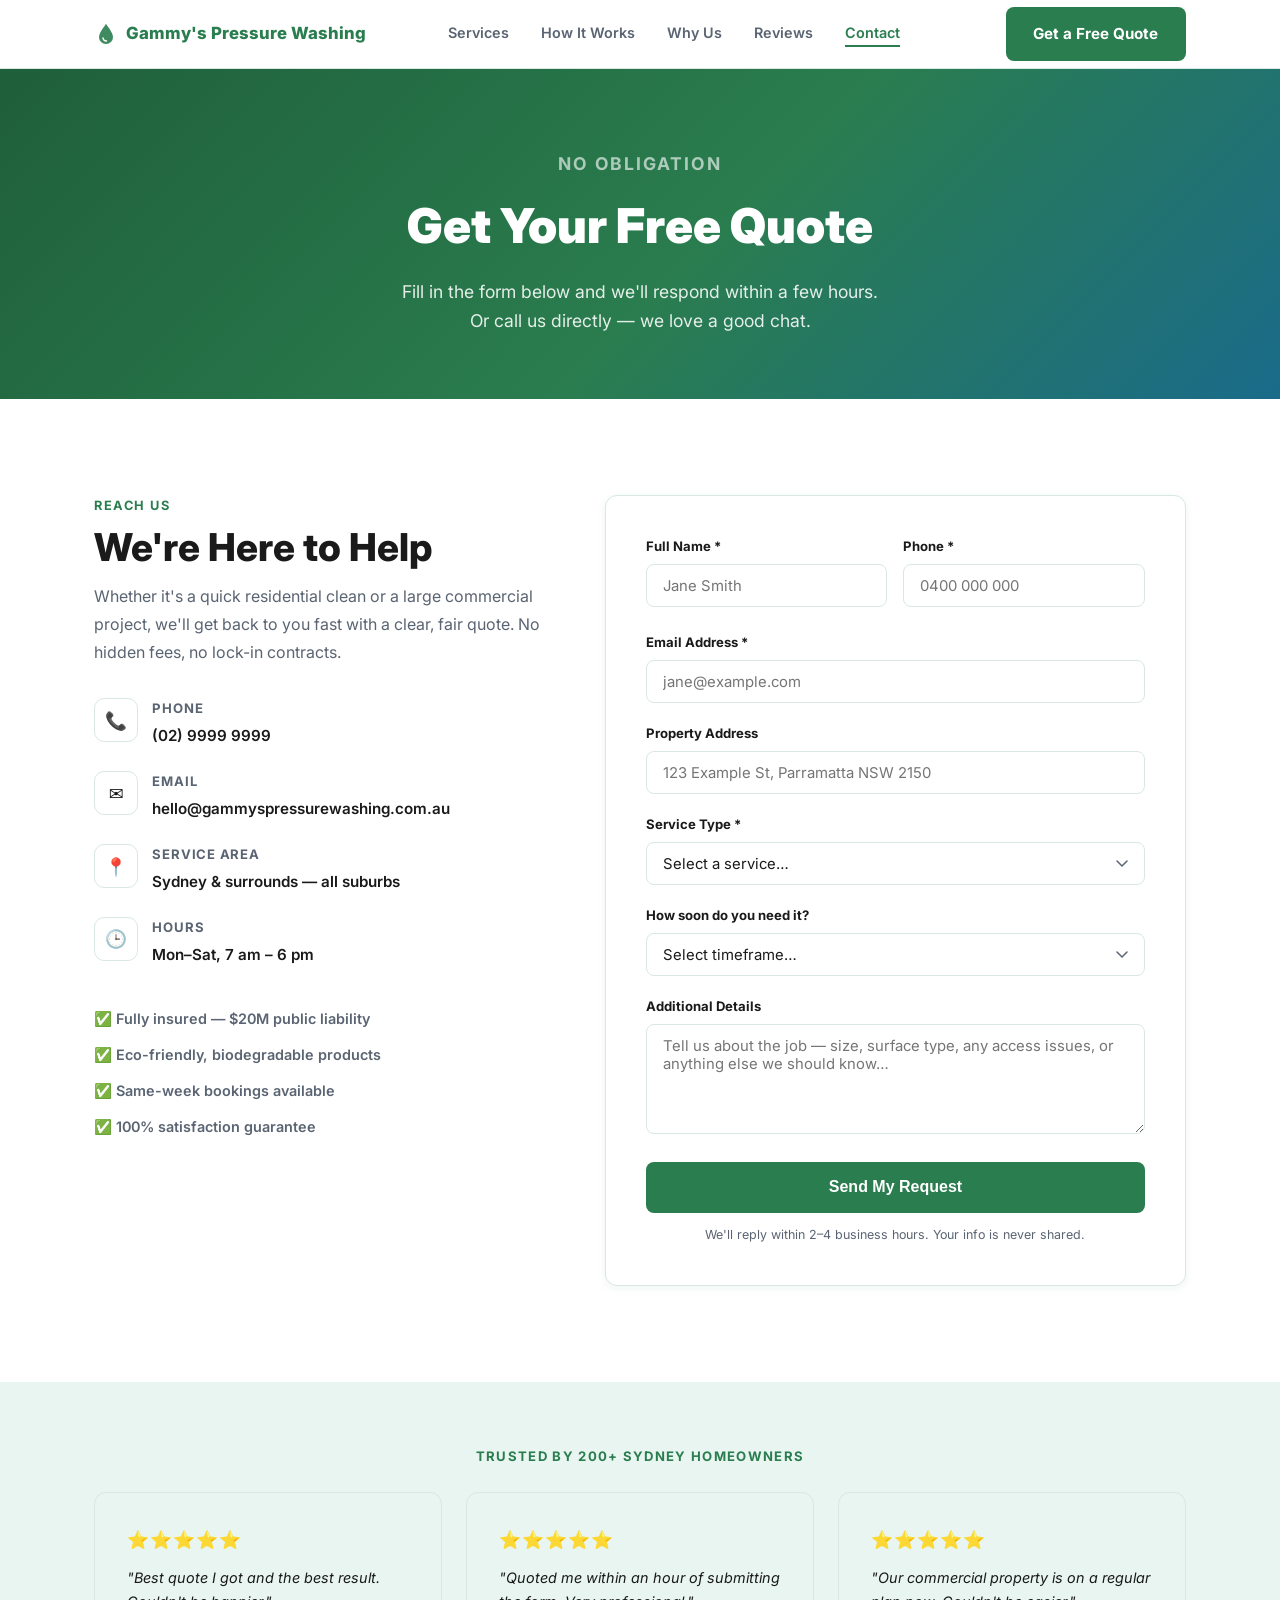
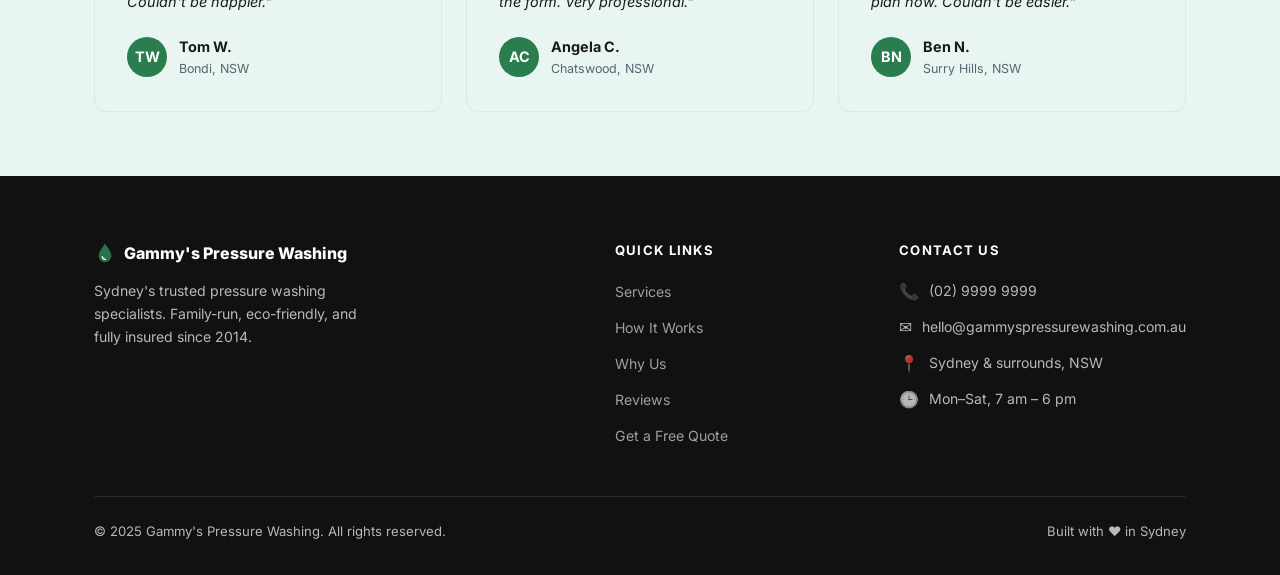
==== contact.html @ fef1b88f "Initial commit of Gammys Pressure Washing site Co-Authored-By: Claude Sonnet 5 <noreply@anthropic.co" ====
<!DOCTYPE html>
<html lang="en">
<head>
  <meta charset="UTF-8" />
  <meta name="viewport" content="width=device-width, initial-scale=1.0" />
  <meta name="description" content="Get a free, no-obligation pressure washing quote from Gammy's in Sydney. Call us or fill in our quick form — we'll get back to you within hours." />
  <title>Get a Free Quote | Gammy's Pressure Washing</title>

  <!-- Google Fonts: Inter -->
  <link rel="preconnect" href="https://fonts.googleapis.com" />
  <link rel="preconnect" href="https://fonts.gstatic.com" crossorigin />
  <link href="https://fonts.googleapis.com/css2?family=Inter:wght@400;600;700;800;900&display=swap" rel="stylesheet" />

  <link rel="stylesheet" href="style.css" />
</head>
<body>

  <!-- ============================================================
       NAVIGATION (same as index.html — easy to copy-paste updates)
       ============================================================ -->
  <header class="nav" role="banner">
    <div class="container nav-inner">

      <a href="index.html" class="nav-logo" aria-label="Gammy's Pressure Washing home">
        <svg width="24" height="24" viewBox="0 0 24 24" fill="none" aria-hidden="true">
          <path d="M12 2C12 2 5 10.5 5 15a7 7 0 0 0 14 0C19 10.5 12 2 12 2Z"
                fill="#2A7D4F" opacity=".9"/>
          <path d="M9 16a3.5 3.5 0 0 0 3.5 3" stroke="white" stroke-width="1.4"
                stroke-linecap="round"/>
        </svg>
        Gammy's Pressure Washing
      </a>

      <nav class="nav-links" aria-label="Main navigation">
        <a href="index.html#services">Services</a>
        <a href="index.html#how">How It Works</a>
        <a href="index.html#why">Why Us</a>
        <a href="index.html#reviews">Reviews</a>
        <a href="contact.html" class="active">Contact</a>
      </nav>

      <a href="contact.html" class="btn btn-primary nav-cta">Get a Free Quote</a>

      <button class="hamburger" aria-label="Toggle menu" aria-expanded="false">
        <span></span><span></span><span></span>
      </button>
    </div>

    <nav class="nav-mobile" aria-label="Mobile navigation">
      <a href="index.html#services">Services</a>
      <a href="index.html#how">How It Works</a>
      <a href="index.html#why">Why Us</a>
      <a href="index.html#reviews">Reviews</a>
      <a href="contact.html">Contact</a>
      <a href="contact.html" class="btn btn-primary">Get a Free Quote</a>
    </nav>
  </header>


  <!-- ============================================================
       CONTACT PAGE HERO
       ============================================================ -->
  <section class="contact-hero" aria-label="Page header">
    <div class="container">
      <p class="section-label" style="color: rgba(255,255,255,.7); margin-bottom: .5rem;">No Obligation</p>
      <h1>Get Your Free Quote</h1>
      <p>Fill in the form below and we'll respond within a few hours.<br>
         Or call us directly — we love a good chat.</p>
    </div>
  </section>


  <!-- ============================================================
       CONTACT SECTION (full-width version)
       ============================================================ -->
  <section class="contact" id="contact" aria-labelledby="contact-page-heading" style="background: var(--white);">
    <div class="container">

      <div class="contact-inner">

        <!-- Left: info -->
        <div class="contact-info reveal">
          <p class="section-label">Reach Us</p>
          <h2 class="section-title" id="contact-page-heading">We're Here to Help</h2>
          <p style="color: var(--text-muted); margin-bottom: 2rem; line-height: 1.75;">
            Whether it's a quick residential clean or a large commercial project,
            we'll get back to you fast with a clear, fair quote.
            No hidden fees, no lock-in contracts.
          </p>

          <div class="contact-detail">
            <div class="contact-icon" aria-hidden="true">📞</div>
            <div class="contact-detail-text">
              <strong>Phone</strong>
              <span><a href="tel:+61299999999">(02) 9999 9999</a></span>
            </div>
          </div>

          <div class="contact-detail">
            <div class="contact-icon" aria-hidden="true">✉️</div>
            <div class="contact-detail-text">
              <strong>Email</strong>
              <span><a href="mailto:hello@gammyspressurewashing.com.au">hello@gammyspressurewashing.com.au</a></span>
            </div>
          </div>

          <div class="contact-detail">
            <div class="contact-icon" aria-hidden="true">📍</div>
            <div class="contact-detail-text">
              <strong>Service Area</strong>
              <span>Sydney &amp; surrounds — all suburbs</span>
            </div>
          </div>

          <div class="contact-detail">
            <div class="contact-icon" aria-hidden="true">🕒</div>
            <div class="contact-detail-text">
              <strong>Hours</strong>
              <span>Mon–Sat, 7 am – 6 pm</span>
            </div>
          </div>

          <!-- Trust badges repeated for reassurance -->
          <div style="margin-top: 2.5rem; display: flex; flex-direction: column; gap: .75rem;">
            <div style="display:flex; align-items:center; gap:.6rem; font-size:.9rem; font-weight:600; color: var(--text-muted);">
              ✅ Fully insured — $20M public liability
            </div>
            <div style="display:flex; align-items:center; gap:.6rem; font-size:.9rem; font-weight:600; color: var(--text-muted);">
              ✅ Eco-friendly, biodegradable products
            </div>
            <div style="display:flex; align-items:center; gap:.6rem; font-size:.9rem; font-weight:600; color: var(--text-muted);">
              ✅ Same-week bookings available
            </div>
            <div style="display:flex; align-items:center; gap:.6rem; font-size:.9rem; font-weight:600; color: var(--text-muted);">
              ✅ 100% satisfaction guarantee
            </div>
          </div>
        </div>

        <!-- Right: form -->
        <div class="reveal">
          <form class="quote-form" novalidate aria-label="Free quote request form">

            <div class="form-row">
              <!-- Name -->
              <div class="form-group">
                <label for="name-c">Full Name *</label>
                <input type="text" id="name-c" name="name" placeholder="Jane Smith" required autocomplete="name" />
                <span class="field-error" aria-live="polite"></span>
              </div>

              <!-- Phone -->
              <div class="form-group">
                <label for="phone-c">Phone *</label>
                <input type="tel" id="phone-c" name="phone" placeholder="0400 000 000" required autocomplete="tel" />
                <span class="field-error" aria-live="polite"></span>
              </div>
            </div>

            <!-- Email -->
            <div class="form-group">
              <label for="email-c">Email Address *</label>
              <input type="email" id="email-c" name="email" placeholder="jane@example.com" required autocomplete="email" />
              <span class="field-error" aria-live="polite"></span>
            </div>

            <!-- Address (contact page only) -->
            <div class="form-group">
              <label for="address-c">Property Address</label>
              <input type="text" id="address-c" name="address" placeholder="123 Example St, Parramatta NSW 2150" autocomplete="street-address" />
              <span class="field-error" aria-live="polite"></span>
            </div>

            <!-- Service Type -->
            <div class="form-group">
              <label for="service-c">Service Type *</label>
              <select id="service-c" name="service" required>
                <option value="" disabled selected>Select a service…</option>
                <option value="driveways">Driveways &amp; Garages</option>
                <option value="floors">Pathways, Floors &amp; Tiles</option>
                <option value="walls">Walls &amp; Exterior Surfaces</option>
                <option value="awnings">Awnings &amp; Overheads</option>
                <option value="moss">Moss &amp; Algae Removal</option>
                <option value="pool">Pool Surrounds</option>
                <option value="other">Other / Not Sure</option>
              </select>
              <span class="field-error" aria-live="polite"></span>
            </div>

            <!-- How urgent -->
            <div class="form-group">
              <label for="urgency-c">How soon do you need it?</label>
              <select id="urgency-c" name="urgency">
                <option value="" disabled selected>Select timeframe…</option>
                <option value="asap">As soon as possible</option>
                <option value="this-week">This week</option>
                <option value="next-week">Next week</option>
                <option value="flexible">I'm flexible</option>
              </select>
            </div>

            <!-- Message -->
            <div class="form-group">
              <label for="message-c">Additional Details</label>
              <textarea id="message-c" name="message" placeholder="Tell us about the job — size, surface type, any access issues, or anything else we should know…"></textarea>
              <span class="field-error" aria-live="polite"></span>
            </div>

            <button type="submit" class="btn btn-primary" style="width:100%; justify-content:center; padding: .9rem 1.6rem; font-size: 1rem;">
              Send My Request
            </button>

            <p style="font-size:.78rem; color: var(--text-muted); text-align:center; margin-top:.75rem;">
              We'll reply within 2–4 business hours. Your info is never shared.
            </p>

            <!-- Success message (shown by JS) -->
            <div class="form-success" role="alert">
              ✅ Thanks! We've received your request and will be in touch shortly.
            </div>

          </form>
        </div>

      </div>
    </div>
  </section>


  <!-- ============================================================
       MINI REVIEWS STRIP (social proof on the contact page)
       ============================================================ -->
  <section style="background: var(--mint); padding: 4rem 0;" aria-label="Customer reviews">
    <div class="container">
      <p style="text-align:center; font-size:.82rem; font-weight:700; letter-spacing:.1em; text-transform:uppercase; color:var(--green); margin-bottom:1.5rem;">
        Trusted by 200+ Sydney Homeowners
      </p>
      <div class="reviews-grid" style="grid-template-columns: repeat(auto-fill, minmax(260px, 1fr));">
        <div class="review-card reveal">
          <div class="review-stars">⭐⭐⭐⭐⭐</div>
          <p class="review-text">"Best quote I got and the best result. Couldn't be happier."</p>
          <div class="reviewer">
            <div class="reviewer-avatar">TW</div>
            <div>
              <div class="reviewer-name">Tom W.</div>
              <div class="reviewer-loc">Bondi, NSW</div>
            </div>
          </div>
        </div>
        <div class="review-card reveal">
          <div class="review-stars">⭐⭐⭐⭐⭐</div>
          <p class="review-text">"Quoted me within an hour of submitting the form. Very professional."</p>
          <div class="reviewer">
            <div class="reviewer-avatar">AC</div>
            <div>
              <div class="reviewer-name">Angela C.</div>
              <div class="reviewer-loc">Chatswood, NSW</div>
            </div>
          </div>
        </div>
        <div class="review-card reveal">
          <div class="review-stars">⭐⭐⭐⭐⭐</div>
          <p class="review-text">"Our commercial property is on a regular plan now. Couldn't be easier."</p>
          <div class="reviewer">
            <div class="reviewer-avatar">BN</div>
            <div>
              <div class="reviewer-name">Ben N.</div>
              <div class="reviewer-loc">Surry Hills, NSW</div>
            </div>
          </div>
        </div>
      </div>
    </div>
  </section>


  <!-- ============================================================
       FOOTER
       ============================================================ -->
  <footer class="footer" aria-label="Site footer">
    <div class="container">

      <div class="footer-grid">
        <div class="footer-brand">
          <a href="index.html" class="nav-logo">
            <svg width="22" height="22" viewBox="0 0 24 24" fill="none" aria-hidden="true">
              <path d="M12 2C12 2 5 10.5 5 15a7 7 0 0 0 14 0C19 10.5 12 2 12 2Z"
                    fill="#2A7D4F" opacity=".9"/>
              <path d="M9 16a3.5 3.5 0 0 0 3.5 3" stroke="white" stroke-width="1.4"
                    stroke-linecap="round"/>
            </svg>
            Gammy's Pressure Washing
          </a>
          <p class="footer-tagline">
            Sydney's trusted pressure washing specialists. Family-run,
            eco-friendly, and fully insured since 2014.
          </p>
        </div>

        <div>
          <h4>Quick Links</h4>
          <ul class="footer-links">
            <li><a href="index.html#services">Services</a></li>
            <li><a href="index.html#how">How It Works</a></li>
            <li><a href="index.html#why">Why Us</a></li>
            <li><a href="index.html#reviews">Reviews</a></li>
            <li><a href="contact.html">Get a Free Quote</a></li>
          </ul>
        </div>

        <div>
          <h4>Contact Us</h4>
          <div class="footer-contact-item">
            <span aria-hidden="true">📞</span>
            <a href="tel:+61299999999">(02) 9999 9999</a>
          </div>
          <div class="footer-contact-item">
            <span aria-hidden="true">✉️</span>
            <a href="mailto:hello@gammyspressurewashing.com.au">hello@gammyspressurewashing.com.au</a>
          </div>
          <div class="footer-contact-item">
            <span aria-hidden="true">📍</span>
            <span>Sydney &amp; surrounds, NSW</span>
          </div>
          <div class="footer-contact-item">
            <span aria-hidden="true">🕒</span>
            <span>Mon–Sat, 7 am – 6 pm</span>
          </div>
        </div>
      </div>

      <div class="footer-bottom">
        <span>© 2025 Gammy's Pressure Washing. All rights reserved.</span>
        <span>Built with ❤️ in Sydney</span>
      </div>

    </div>
  </footer>

  <script src="script.js"></script>
</body>
</html>
---- style.css ----
/* ============================================================
   Gammy's Pressure Washing — style.css
   Edit variables in :root to retheme the whole site instantly
   ============================================================ */

/* --- Design Tokens --- */
:root {
  --green:       #2A7D4F;
  --green-dark:  #1f5f3a;
  --blue:        #1A6B8A;
  --mint:        #E8F5F0;
  --white:       #FFFFFF;
  --text:        #1A1A1A;
  --text-muted:  #5a6472;
  --border:      #d9e8e2;
  --shadow-sm:   0 2px 8px rgba(42,125,79,.08);
  --shadow-md:   0 6px 24px rgba(42,125,79,.12);
  --radius:      12px;
  --transition:  0.22s ease;
  --max-w:       1140px;
}

/* --- Reset & Base --- */
*, *::before, *::after { box-sizing: border-box; margin: 0; padding: 0; }

html { scroll-behavior: smooth; font-size: 16px; }

body {
  font-family: 'Inter', system-ui, -apple-system, sans-serif;
  color: var(--text);
  background: var(--white);
  line-height: 1.65;
}

img { display: block; max-width: 100%; }

a { color: inherit; text-decoration: none; }

ul { list-style: none; }

/* --- Utility --- */
.container {
  width: 100%;
  max-width: var(--max-w);
  margin-inline: auto;
  padding-inline: 1.5rem;
}

.section-label {
  font-size: .8rem;
  font-weight: 700;
  letter-spacing: .12em;
  text-transform: uppercase;
  color: var(--green);
  margin-bottom: .5rem;
}

.section-title {
  font-size: clamp(1.6rem, 3.5vw, 2.4rem);
  font-weight: 800;
  line-height: 1.2;
  margin-bottom: 1rem;
}

.section-sub {
  color: var(--text-muted);
  max-width: 52ch;
  margin-bottom: 3rem;
}

.btn {
  display: inline-flex;
  align-items: center;
  gap: .5rem;
  padding: .78rem 1.6rem;
  border-radius: 8px;
  font-weight: 700;
  font-size: .95rem;
  cursor: pointer;
  border: 2px solid transparent;
  transition: background var(--transition), color var(--transition),
              border-color var(--transition), box-shadow var(--transition),
              transform var(--transition);
  white-space: nowrap;
}

.btn-primary {
  background: var(--green);
  color: var(--white);
}
.btn-primary:hover {
  background: var(--green-dark);
  box-shadow: 0 4px 16px rgba(42,125,79,.28);
  transform: translateY(-1px);
}

.btn-outline {
  background: transparent;
  color: var(--white);
  border-color: rgba(255,255,255,.7);
}
.btn-outline:hover {
  background: rgba(255,255,255,.12);
  border-color: var(--white);
}

.btn-outline-dark {
  background: transparent;
  color: var(--green);
  border-color: var(--green);
}
.btn-outline-dark:hover {
  background: var(--green);
  color: var(--white);
}

/* ============================================================
   NAVIGATION
   ============================================================ */
.nav {
  position: sticky;
  top: 0;
  z-index: 1000;
  background: rgba(255,255,255,.96);
  backdrop-filter: blur(10px);
  border-bottom: 1px solid var(--border);
  transition: box-shadow var(--transition);
}
.nav.scrolled { box-shadow: var(--shadow-md); }

.nav-inner {
  display: flex;
  align-items: center;
  justify-content: space-between;
  height: 68px;
}

/* Logo */
.nav-logo {
  display: flex;
  align-items: center;
  gap: .5rem;
  font-weight: 800;
  font-size: 1.05rem;
  color: var(--green);
  flex-shrink: 0;
}
.nav-logo svg { flex-shrink: 0; }

/* Desktop links */
.nav-links {
  display: flex;
  align-items: center;
  gap: 2rem;
}
.nav-links a {
  font-size: .9rem;
  font-weight: 600;
  color: var(--text-muted);
  position: relative;
  padding-bottom: 3px;
  transition: color var(--transition);
}
.nav-links a::after {
  content: '';
  position: absolute;
  bottom: 0; left: 0;
  width: 0; height: 2px;
  background: var(--green);
  transition: width var(--transition);
}
.nav-links a:hover,
.nav-links a.active { color: var(--green); }
.nav-links a:hover::after,
.nav-links a.active::after { width: 100%; }

/* CTA */
.nav-cta { margin-left: 1.5rem; }

/* Hamburger */
.hamburger {
  display: none;
  flex-direction: column;
  gap: 5px;
  background: none;
  border: none;
  cursor: pointer;
  padding: .3rem;
}
.hamburger span {
  display: block;
  width: 24px;
  height: 2px;
  background: var(--text);
  border-radius: 2px;
  transition: transform var(--transition), opacity var(--transition);
}
.hamburger.open span:nth-child(1) { transform: translateY(7px) rotate(45deg); }
.hamburger.open span:nth-child(2) { opacity: 0; }
.hamburger.open span:nth-child(3) { transform: translateY(-7px) rotate(-45deg); }

/* Mobile nav drawer */
.nav-mobile {
  display: none;
  flex-direction: column;
  gap: 0;
  background: var(--white);
  border-top: 1px solid var(--border);
  padding: 1rem 1.5rem 1.5rem;
}
.nav-mobile.open { display: flex; }
.nav-mobile a {
  font-weight: 600;
  font-size: 1rem;
  color: var(--text);
  padding: .75rem 0;
  border-bottom: 1px solid var(--border);
}
.nav-mobile a:last-child { border-bottom: none; }
.nav-mobile .btn { margin-top: .75rem; justify-content: center; }

/* ============================================================
   HERO
   ============================================================ */
.hero {
  position: relative;
  min-height: 90vh;
  display: flex;
  align-items: center;
  background: linear-gradient(135deg, rgba(31,95,58,.82) 0%, rgba(26,107,138,.72) 100%),
              url('img/hero-bg.jpg') center/cover no-repeat;
  overflow: hidden;
}

/* Decorative blobs */
.hero::before {
  content: '';
  position: absolute;
  top: -120px; right: -120px;
  width: 480px; height: 480px;
  background: rgba(255,255,255,.05);
  border-radius: 50%;
}
.hero::after {
  content: '';
  position: absolute;
  bottom: -80px; left: -80px;
  width: 320px; height: 320px;
  background: rgba(26,107,138,.25);
  border-radius: 50%;
}

.hero-content {
  position: relative;
  z-index: 1;
  color: var(--white);
  max-width: 680px;
}

.hero-eyebrow {
  display: inline-flex;
  align-items: center;
  gap: .4rem;
  background: rgba(255,255,255,.12);
  border: 1px solid rgba(255,255,255,.2);
  border-radius: 100px;
  padding: .3rem .9rem;
  font-size: .8rem;
  font-weight: 700;
  letter-spacing: .06em;
  text-transform: uppercase;
  margin-bottom: 1.5rem;
}

.hero h1 {
  font-size: clamp(2rem, 5vw, 3.4rem);
  font-weight: 900;
  line-height: 1.1;
  margin-bottom: 1.2rem;
  letter-spacing: -.02em;
}

.hero-sub {
  font-size: clamp(1rem, 2vw, 1.15rem);
  opacity: .88;
  margin-bottom: 2rem;
  max-width: 54ch;
}

.hero-buttons {
  display: flex;
  flex-wrap: wrap;
  gap: .9rem;
  margin-bottom: 2.5rem;
}

.trust-badges {
  display: flex;
  flex-wrap: wrap;
  gap: 1.2rem;
  align-items: center;
}
.trust-badge {
  display: flex;
  align-items: center;
  gap: .4rem;
  font-size: .85rem;
  font-weight: 600;
  opacity: .9;
}

/* ============================================================
   SERVICES
   ============================================================ */
.services {
  padding: 6rem 0;
  background: var(--white);
}

.services-grid {
  display: grid;
  grid-template-columns: repeat(auto-fill, minmax(300px, 1fr));
  gap: 1.5rem;
}

.service-card {
  background: var(--white);
  border: 1.5px solid var(--border);
  border-radius: var(--radius);
  padding: 2rem;
  transition: transform var(--transition), border-color var(--transition),
              box-shadow var(--transition);
  cursor: default;
  overflow: hidden; /* keeps photo inside rounded corners */
}
.service-card:hover {
  transform: translateY(-4px);
  border-color: var(--green);
  box-shadow: var(--shadow-md);
}

/* Photo at the top of each service card */
.service-img {
  margin: -2rem -2rem 1.4rem; /* bleed to card edges */
  height: 190px;
  overflow: hidden;
  border-radius: var(--radius) var(--radius) 0 0;
  background: var(--mint); /* fallback while image loads or if missing */
}
.service-img img {
  width: 100%;
  height: 100%;
  object-fit: cover;
  transition: transform .45s ease;
}
.service-card:hover .service-img img {
  transform: scale(1.05);
}

.service-icon {
  width: 52px;
  height: 52px;
  background: var(--mint);
  border-radius: 12px;
  display: flex;
  align-items: center;
  justify-content: center;
  font-size: 1.5rem;
  margin-bottom: 1.1rem;
}

.service-card h3 {
  font-size: 1.05rem;
  font-weight: 700;
  margin-bottom: .45rem;
}
.service-card p {
  font-size: .88rem;
  color: var(--text-muted);
  line-height: 1.6;
}

/* ============================================================
   PHOTO GALLERY — "Our Work"
   ============================================================ */
.gallery {
  padding: 6rem 0;
  background: var(--white);
}

.gallery-grid {
  display: grid;
  grid-template-columns: repeat(3, 1fr);
  grid-auto-rows: 260px;
  gap: 1rem;
}

/* Make first item span 2 rows for visual interest */
.gallery-grid .gallery-item:first-child {
  grid-row: span 2;
}

.gallery-item {
  border-radius: var(--radius);
  overflow: hidden;
  background: var(--mint);
  position: relative;
}
.gallery-item img {
  width: 100%;
  height: 100%;
  object-fit: cover;
  transition: transform .45s ease;
}
.gallery-item:hover img { transform: scale(1.05); }

/* Responsive gallery */
@media (max-width: 700px) {
  .gallery-grid {
    grid-template-columns: 1fr 1fr;
    grid-auto-rows: 180px;
  }
  .gallery-grid .gallery-item:first-child { grid-row: span 1; }
}

/* ============================================================
   HOW IT WORKS
   ============================================================ */
.how {
  padding: 6rem 0;
  background: var(--mint);
}

.steps {
  display: flex;
  align-items: flex-start;
  gap: 0;
  position: relative;
}

/* Dashed connector line (desktop only) */
.steps::before {
  content: '';
  position: absolute;
  top: 36px;
  left: calc(36px + 1.5rem);
  right: calc(36px + 1.5rem);
  height: 2px;
  border-top: 2px dashed var(--green);
  opacity: .35;
  z-index: 0;
}

.step {
  flex: 1;
  display: flex;
  flex-direction: column;
  align-items: center;
  text-align: center;
  padding: 0 1.5rem;
  position: relative;
  z-index: 1;
}

.step-num {
  width: 72px;
  height: 72px;
  background: var(--green);
  color: var(--white);
  border-radius: 50%;
  display: flex;
  align-items: center;
  justify-content: center;
  font-size: 1.5rem;
  font-weight: 800;
  margin-bottom: 1.2rem;
  box-shadow: 0 4px 16px rgba(42,125,79,.25);
  flex-shrink: 0;
}

.step h3 {
  font-size: 1.05rem;
  font-weight: 700;
  margin-bottom: .45rem;
}
.step p {
  font-size: .88rem;
  color: var(--text-muted);
}

/* ============================================================
   WHY CHOOSE US
   ============================================================ */
.why {
  padding: 6rem 0;
  background: var(--white);
}

.stats-grid {
  display: grid;
  grid-template-columns: repeat(4, 1fr);
  gap: 1.5rem;
  margin-bottom: 3rem;
}

.stat-card {
  background: var(--mint);
  border-radius: var(--radius);
  padding: 2rem 1.5rem;
  text-align: center;
  border: 1.5px solid var(--border);
}

.stat-icon {
  font-size: 2rem;
  margin-bottom: .6rem;
}

.stat-number {
  font-size: 2rem;
  font-weight: 900;
  color: var(--green);
  line-height: 1;
  margin-bottom: .25rem;
}

.stat-label {
  font-size: .88rem;
  font-weight: 600;
  color: var(--text-muted);
}

.why-body {
  max-width: 68ch;
  color: var(--text-muted);
  font-size: 1rem;
  line-height: 1.75;
  border-left: 3px solid var(--green);
  padding-left: 1.25rem;
}

/* ============================================================
   FIND YOUR SOLUTION
   ============================================================ */
.solutions {
  padding: 6rem 0;
  background: var(--mint);
}

.solutions-grid {
  display: grid;
  grid-template-columns: repeat(auto-fill, minmax(240px, 1fr));
  gap: 1.25rem;
}

.solution-card {
  background: var(--white);
  border: 2px solid var(--border);
  border-radius: var(--radius);
  padding: 2rem 1.75rem;
  cursor: pointer;
  transition: transform var(--transition), border-color var(--transition),
              box-shadow var(--transition), background var(--transition);
  display: flex;
  flex-direction: column;
  gap: .75rem;
}
.solution-card:hover {
  transform: translateY(-4px);
  border-color: var(--green);
  box-shadow: var(--shadow-md);
}
.solution-card.active {
  background: var(--green);
  border-color: var(--green);
  color: var(--white);
}
.solution-card.active .solution-sub { color: rgba(255,255,255,.8); }

.solution-emoji { font-size: 1.8rem; }

.solution-card h3 {
  font-size: 1rem;
  font-weight: 700;
  line-height: 1.3;
}

.solution-sub {
  font-size: .83rem;
  color: var(--text-muted);
  line-height: 1.5;
}

.solution-arrow {
  display: inline-flex;
  align-items: center;
  gap: .3rem;
  font-size: .82rem;
  font-weight: 700;
  color: var(--green);
  margin-top: auto;
  transition: gap var(--transition);
}
.solution-card.active .solution-arrow { color: rgba(255,255,255,.9); }
.solution-card:hover .solution-arrow { gap: .55rem; }

/* ============================================================
   REVIEWS
   ============================================================ */
.reviews {
  padding: 6rem 0;
  background: var(--white);
}

.reviews-grid {
  display: grid;
  grid-template-columns: repeat(auto-fill, minmax(280px, 1fr));
  gap: 1.5rem;
}

.review-card {
  background: var(--mint);
  border: 1.5px solid var(--border);
  border-radius: var(--radius);
  padding: 2rem;
}

.review-stars {
  font-size: 1.1rem;
  margin-bottom: .75rem;
  letter-spacing: .05em;
}

.review-text {
  font-size: .9rem;
  color: var(--text);
  line-height: 1.7;
  margin-bottom: 1.25rem;
  font-style: italic;
}

.reviewer {
  display: flex;
  align-items: center;
  gap: .75rem;
}

.reviewer-avatar {
  width: 40px;
  height: 40px;
  border-radius: 50%;
  background: var(--green);
  color: var(--white);
  display: flex;
  align-items: center;
  justify-content: center;
  font-weight: 700;
  font-size: .9rem;
  flex-shrink: 0;
}

.reviewer-name {
  font-weight: 700;
  font-size: .9rem;
}

.reviewer-loc {
  font-size: .78rem;
  color: var(--text-muted);
}

/* ============================================================
   CONTACT / QUOTE FORM
   ============================================================ */
.contact {
  padding: 6rem 0;
  background: var(--mint);
}

.contact-inner {
  display: grid;
  grid-template-columns: 1fr 1.3fr;
  gap: 4rem;
  align-items: start;
}

.contact-info h2 { margin-bottom: .75rem; }

.contact-detail {
  display: flex;
  align-items: flex-start;
  gap: .9rem;
  margin-bottom: 1.4rem;
}

.contact-icon {
  width: 44px;
  height: 44px;
  background: var(--white);
  border: 1.5px solid var(--border);
  border-radius: 10px;
  display: flex;
  align-items: center;
  justify-content: center;
  font-size: 1.1rem;
  flex-shrink: 0;
}

.contact-detail-text strong {
  display: block;
  font-size: .82rem;
  font-weight: 700;
  text-transform: uppercase;
  letter-spacing: .06em;
  color: var(--text-muted);
  margin-bottom: .15rem;
}
.contact-detail-text span {
  font-size: .95rem;
  font-weight: 600;
  color: var(--text);
}

/* Form */
.quote-form {
  background: var(--white);
  border: 1.5px solid var(--border);
  border-radius: var(--radius);
  padding: 2.5rem;
  box-shadow: var(--shadow-sm);
}

.form-row {
  display: grid;
  grid-template-columns: 1fr 1fr;
  gap: 1rem;
}

.form-group {
  margin-bottom: 1.25rem;
}

.form-group label {
  display: block;
  font-size: .82rem;
  font-weight: 700;
  margin-bottom: .4rem;
  color: var(--text);
}

.form-group input,
.form-group select,
.form-group textarea {
  width: 100%;
  padding: .72rem 1rem;
  border: 1.5px solid var(--border);
  border-radius: 8px;
  font-family: inherit;
  font-size: .93rem;
  color: var(--text);
  background: var(--white);
  transition: border-color var(--transition), box-shadow var(--transition);
  outline: none;
  appearance: none;
}
.form-group input:focus,
.form-group select:focus,
.form-group textarea:focus {
  border-color: var(--green);
  box-shadow: 0 0 0 3px rgba(42,125,79,.12);
}
.form-group input.error,
.form-group select.error,
.form-group textarea.error {
  border-color: #e05252;
  box-shadow: 0 0 0 3px rgba(224,82,82,.1);
}

.form-group textarea { resize: vertical; min-height: 110px; }

.field-error {
  display: block;
  font-size: .78rem;
  color: #e05252;
  margin-top: .3rem;
}

.form-success {
  display: none;
  background: var(--mint);
  border: 1.5px solid var(--green);
  border-radius: 8px;
  padding: 1rem 1.25rem;
  font-size: .92rem;
  font-weight: 600;
  color: var(--green);
  margin-top: 1rem;
  text-align: center;
}
.form-success.visible { display: block; }

.form-group select {
  background-image: url("data:image/svg+xml,%3Csvg xmlns='http://www.w3.org/2000/svg' width='12' height='8' viewBox='0 0 12 8'%3E%3Cpath d='M1 1l5 5 5-5' stroke='%235a6472' stroke-width='1.5' fill='none' stroke-linecap='round'/%3E%3C/svg%3E");
  background-repeat: no-repeat;
  background-position: right 1rem center;
  padding-right: 2.5rem;
  cursor: pointer;
}

/* ============================================================
   FOOTER
   ============================================================ */
.footer {
  background: #111;
  color: rgba(255,255,255,.7);
  padding: 4rem 0 2rem;
}

.footer-grid {
  display: grid;
  grid-template-columns: 2fr 1fr 1fr;
  gap: 3rem;
  margin-bottom: 3rem;
}

.footer-brand .nav-logo {
  color: var(--white);
  margin-bottom: .75rem;
  font-size: 1rem;
}

.footer-tagline {
  font-size: .88rem;
  line-height: 1.65;
  max-width: 30ch;
  margin-bottom: 1.25rem;
}

.footer h4 {
  font-size: .82rem;
  font-weight: 700;
  text-transform: uppercase;
  letter-spacing: .1em;
  color: var(--white);
  margin-bottom: 1rem;
}

.footer-links {
  display: flex;
  flex-direction: column;
  gap: .6rem;
}
.footer-links a {
  font-size: .88rem;
  color: rgba(255,255,255,.6);
  transition: color var(--transition);
}
.footer-links a:hover { color: var(--white); }

.footer-contact-item {
  display: flex;
  align-items: center;
  gap: .6rem;
  font-size: .88rem;
  margin-bottom: .6rem;
}
.footer-contact-item span:first-child { font-size: 1rem; }

.footer-bottom {
  border-top: 1px solid rgba(255,255,255,.1);
  padding-top: 1.5rem;
  display: flex;
  align-items: center;
  justify-content: space-between;
  flex-wrap: wrap;
  gap: 1rem;
  font-size: .82rem;
}

/* ============================================================
   CONTACT PAGE HERO (contact.html)
   ============================================================ */
.contact-hero {
  background: linear-gradient(135deg, #1f5f3a 0%, #2A7D4F 55%, #1A6B8A 100%);
  color: var(--white);
  padding: 5rem 0 4rem;
  text-align: center;
}
.contact-hero h1 {
  font-size: clamp(2rem, 4vw, 3rem);
  font-weight: 900;
  margin-bottom: .75rem;
}
.contact-hero p {
  font-size: 1.1rem;
  opacity: .88;
}

/* ============================================================
   RESPONSIVE BREAKPOINTS
   ============================================================ */

/* Tablet — ≤900px */
@media (max-width: 900px) {
  .nav-links,
  .nav-cta { display: none; }
  .hamburger { display: flex; }

  .stats-grid { grid-template-columns: repeat(2, 1fr); }

  .contact-inner {
    grid-template-columns: 1fr;
    gap: 2.5rem;
  }

  .footer-grid {
    grid-template-columns: 1fr 1fr;
    gap: 2rem;
  }
  .footer-brand { grid-column: 1 / -1; }
}

/* Mobile — ≤600px */
@media (max-width: 600px) {
  .hero { min-height: 100svh; padding: 5rem 0 4rem; }

  .steps {
    flex-direction: column;
    gap: 2rem;
  }
  .steps::before { display: none; }
  .step { align-items: flex-start; text-align: left; flex-direction: row; padding: 0; gap: 1rem; }
  .step-num { width: 52px; height: 52px; font-size: 1.2rem; flex-shrink: 0; }

  .stats-grid { grid-template-columns: 1fr 1fr; }

  .solutions-grid { grid-template-columns: 1fr 1fr; }

  .form-row { grid-template-columns: 1fr; }

  .footer-grid { grid-template-columns: 1fr; gap: 2rem; }

  .footer-bottom { flex-direction: column; text-align: center; }

  .hero-buttons { flex-direction: column; align-items: flex-start; }
}

@media (max-width: 400px) {
  .solutions-grid { grid-template-columns: 1fr; }
}

/* ============================================================
   SCROLL ANIMATIONS (JS adds .revealed)
   ============================================================ */
.reveal {
  opacity: 0;
  transform: translateY(24px);
  transition: opacity .55s ease, transform .55s ease;
}
.reveal.revealed {
  opacity: 1;
  transform: none;
}
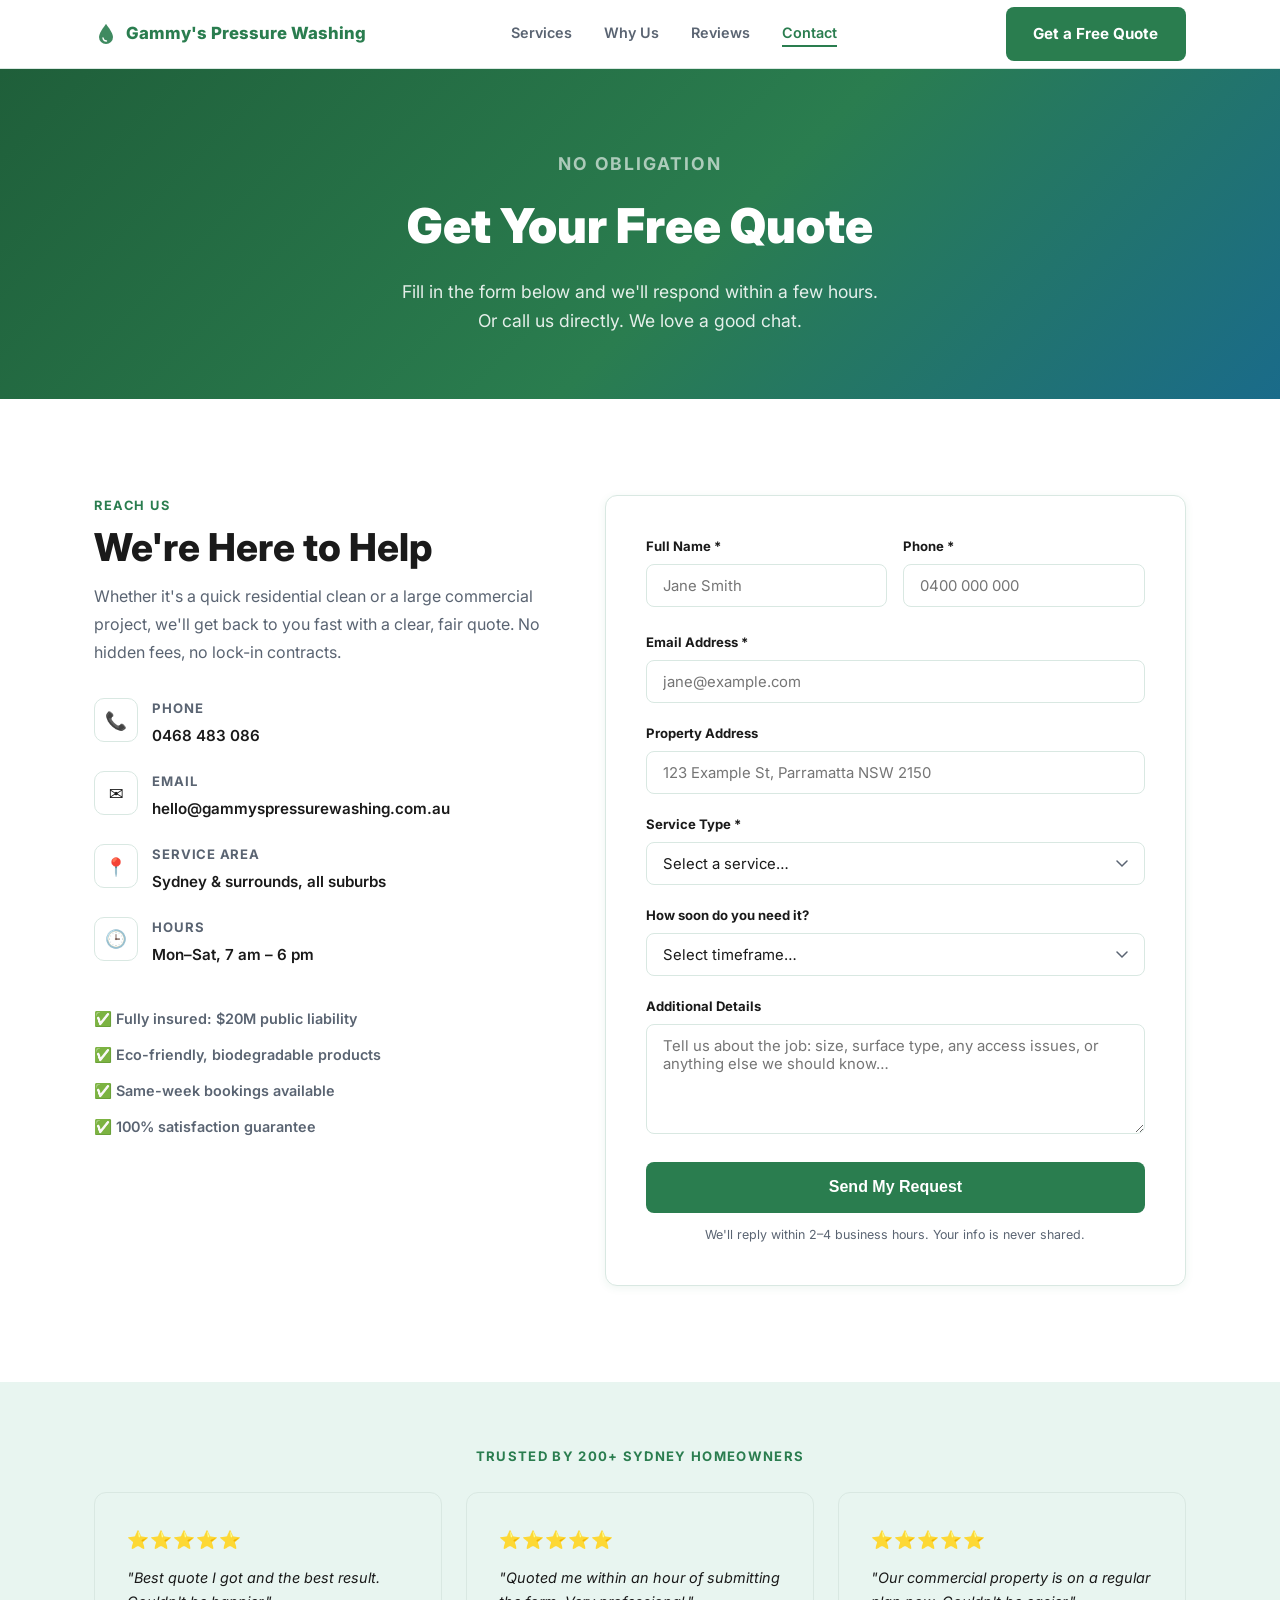
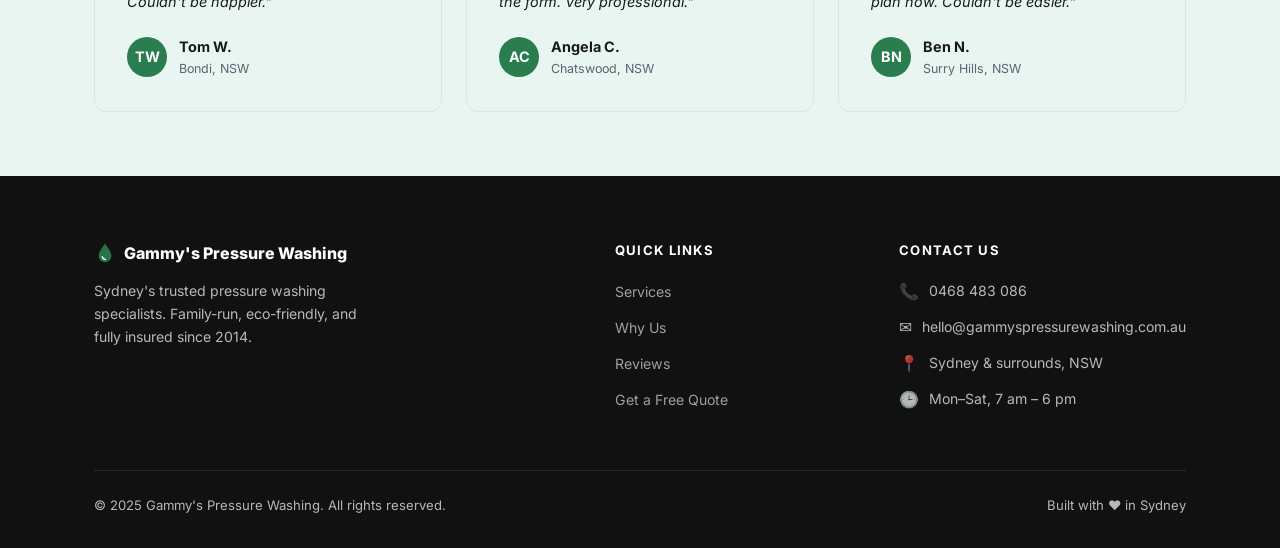
==== commit 86b2f3dc: "Remove em dashes, update contact phone, reorder sections, wire up Formspree - Replace all em dashes " ====
--- a/contact.html
+++ b/contact.html
@@ -3,7 +3,7 @@
 <head>
   <meta charset="UTF-8" />
   <meta name="viewport" content="width=device-width, initial-scale=1.0" />
-  <meta name="description" content="Get a free, no-obligation pressure washing quote from Gammy's in Sydney. Call us or fill in our quick form — we'll get back to you within hours." />
+  <meta name="description" content="Get a free, no-obligation pressure washing quote from Gammy's in Sydney. Call us or fill in our quick form. We'll get back to you within hours." />
   <title>Get a Free Quote | Gammy's Pressure Washing</title>
 
   <!-- Google Fonts: Inter -->
@@ -16,7 +16,7 @@
 <body>
 
   <!-- ============================================================
-       NAVIGATION (same as index.html — easy to copy-paste updates)
+       NAVIGATION (same as index.html - easy to copy-paste updates)
        ============================================================ -->
   <header class="nav" role="banner">
     <div class="container nav-inner">
@@ -33,7 +33,6 @@
 
       <nav class="nav-links" aria-label="Main navigation">
         <a href="index.html#services">Services</a>
-        <a href="index.html#how">How It Works</a>
         <a href="index.html#why">Why Us</a>
         <a href="index.html#reviews">Reviews</a>
         <a href="contact.html" class="active">Contact</a>
@@ -48,7 +47,6 @@
 
     <nav class="nav-mobile" aria-label="Mobile navigation">
       <a href="index.html#services">Services</a>
-      <a href="index.html#how">How It Works</a>
       <a href="index.html#why">Why Us</a>
       <a href="index.html#reviews">Reviews</a>
       <a href="contact.html">Contact</a>
@@ -65,7 +63,7 @@
       <p class="section-label" style="color: rgba(255,255,255,.7); margin-bottom: .5rem;">No Obligation</p>
       <h1>Get Your Free Quote</h1>
       <p>Fill in the form below and we'll respond within a few hours.<br>
-         Or call us directly — we love a good chat.</p>
+         Or call us directly. We love a good chat.</p>
     </div>
   </section>
 
@@ -92,7 +90,7 @@
             <div class="contact-icon" aria-hidden="true">📞</div>
             <div class="contact-detail-text">
               <strong>Phone</strong>
-              <span><a href="tel:+61299999999">(02) 9999 9999</a></span>
+              <span><a href="tel:+61468483086">0468 483 086</a></span>
             </div>
           </div>
 
@@ -108,7 +106,7 @@
             <div class="contact-icon" aria-hidden="true">📍</div>
             <div class="contact-detail-text">
               <strong>Service Area</strong>
-              <span>Sydney &amp; surrounds — all suburbs</span>
+              <span>Sydney &amp; surrounds, all suburbs</span>
             </div>
           </div>
 
@@ -123,7 +121,7 @@
           <!-- Trust badges repeated for reassurance -->
           <div style="margin-top: 2.5rem; display: flex; flex-direction: column; gap: .75rem;">
             <div style="display:flex; align-items:center; gap:.6rem; font-size:.9rem; font-weight:600; color: var(--text-muted);">
-              ✅ Fully insured — $20M public liability
+              ✅ Fully insured: $20M public liability
             </div>
             <div style="display:flex; align-items:center; gap:.6rem; font-size:.9rem; font-weight:600; color: var(--text-muted);">
               ✅ Eco-friendly, biodegradable products
@@ -139,7 +137,12 @@
 
         <!-- Right: form -->
         <div class="reveal">
-          <form class="quote-form" novalidate aria-label="Free quote request form">
+          <form class="quote-form" novalidate aria-label="Free quote request form" action="https://formspree.io/f/xbgjdgqy" method="POST">
+            <input type="hidden" name="_subject" value="New quote request - Gammy's Pressure Washing (Contact Page)" />
+            <input type="hidden" name="_autoresponse" value="Hi, thanks for reaching out to Gammy's Pressure Washing! We've received your quote request and will get back to you within a few hours with a free, no-obligation quote. If it's urgent, feel free to call or text us on 0468 483 086.
+
+Thanks,
+Gammy's Pressure Washing" />
 
             <div class="form-row">
               <!-- Name -->
@@ -202,7 +205,7 @@
             <!-- Message -->
             <div class="form-group">
               <label for="message-c">Additional Details</label>
-              <textarea id="message-c" name="message" placeholder="Tell us about the job — size, surface type, any access issues, or anything else we should know…"></textarea>
+              <textarea id="message-c" name="message" placeholder="Tell us about the job: size, surface type, any access issues, or anything else we should know…"></textarea>
               <span class="field-error" aria-live="polite"></span>
             </div>
 
@@ -301,7 +304,6 @@
           <h4>Quick Links</h4>
           <ul class="footer-links">
             <li><a href="index.html#services">Services</a></li>
-            <li><a href="index.html#how">How It Works</a></li>
             <li><a href="index.html#why">Why Us</a></li>
             <li><a href="index.html#reviews">Reviews</a></li>
             <li><a href="contact.html">Get a Free Quote</a></li>
@@ -312,7 +314,7 @@
           <h4>Contact Us</h4>
           <div class="footer-contact-item">
             <span aria-hidden="true">📞</span>
-            <a href="tel:+61299999999">(02) 9999 9999</a>
+            <a href="tel:+61468483086">0468 483 086</a>
           </div>
           <div class="footer-contact-item">
             <span aria-hidden="true">✉️</span>
--- a/style.css
+++ b/style.css
@@ -1,5 +1,5 @@
 /* ============================================================
-   Gammy's Pressure Washing — style.css
+   Gammy's Pressure Washing - style.css
    Edit variables in :root to retheme the whole site instantly
    ============================================================ */
 
@@ -381,7 +381,7 @@
 }
 
 /* ============================================================
-   PHOTO GALLERY — "Our Work"
+   PHOTO GALLERY - "Our Work"
    ============================================================ */
 .gallery {
   padding: 6rem 0;
@@ -900,7 +900,7 @@
    RESPONSIVE BREAKPOINTS
    ============================================================ */
 
-/* Tablet — ≤900px */
+/* Tablet - ≤900px */
 @media (max-width: 900px) {
   .nav-links,
   .nav-cta { display: none; }
@@ -920,7 +920,7 @@
   .footer-brand { grid-column: 1 / -1; }
 }
 
-/* Mobile — ≤600px */
+/* Mobile - ≤600px */
 @media (max-width: 600px) {
   .hero { min-height: 100svh; padding: 5rem 0 4rem; }
 
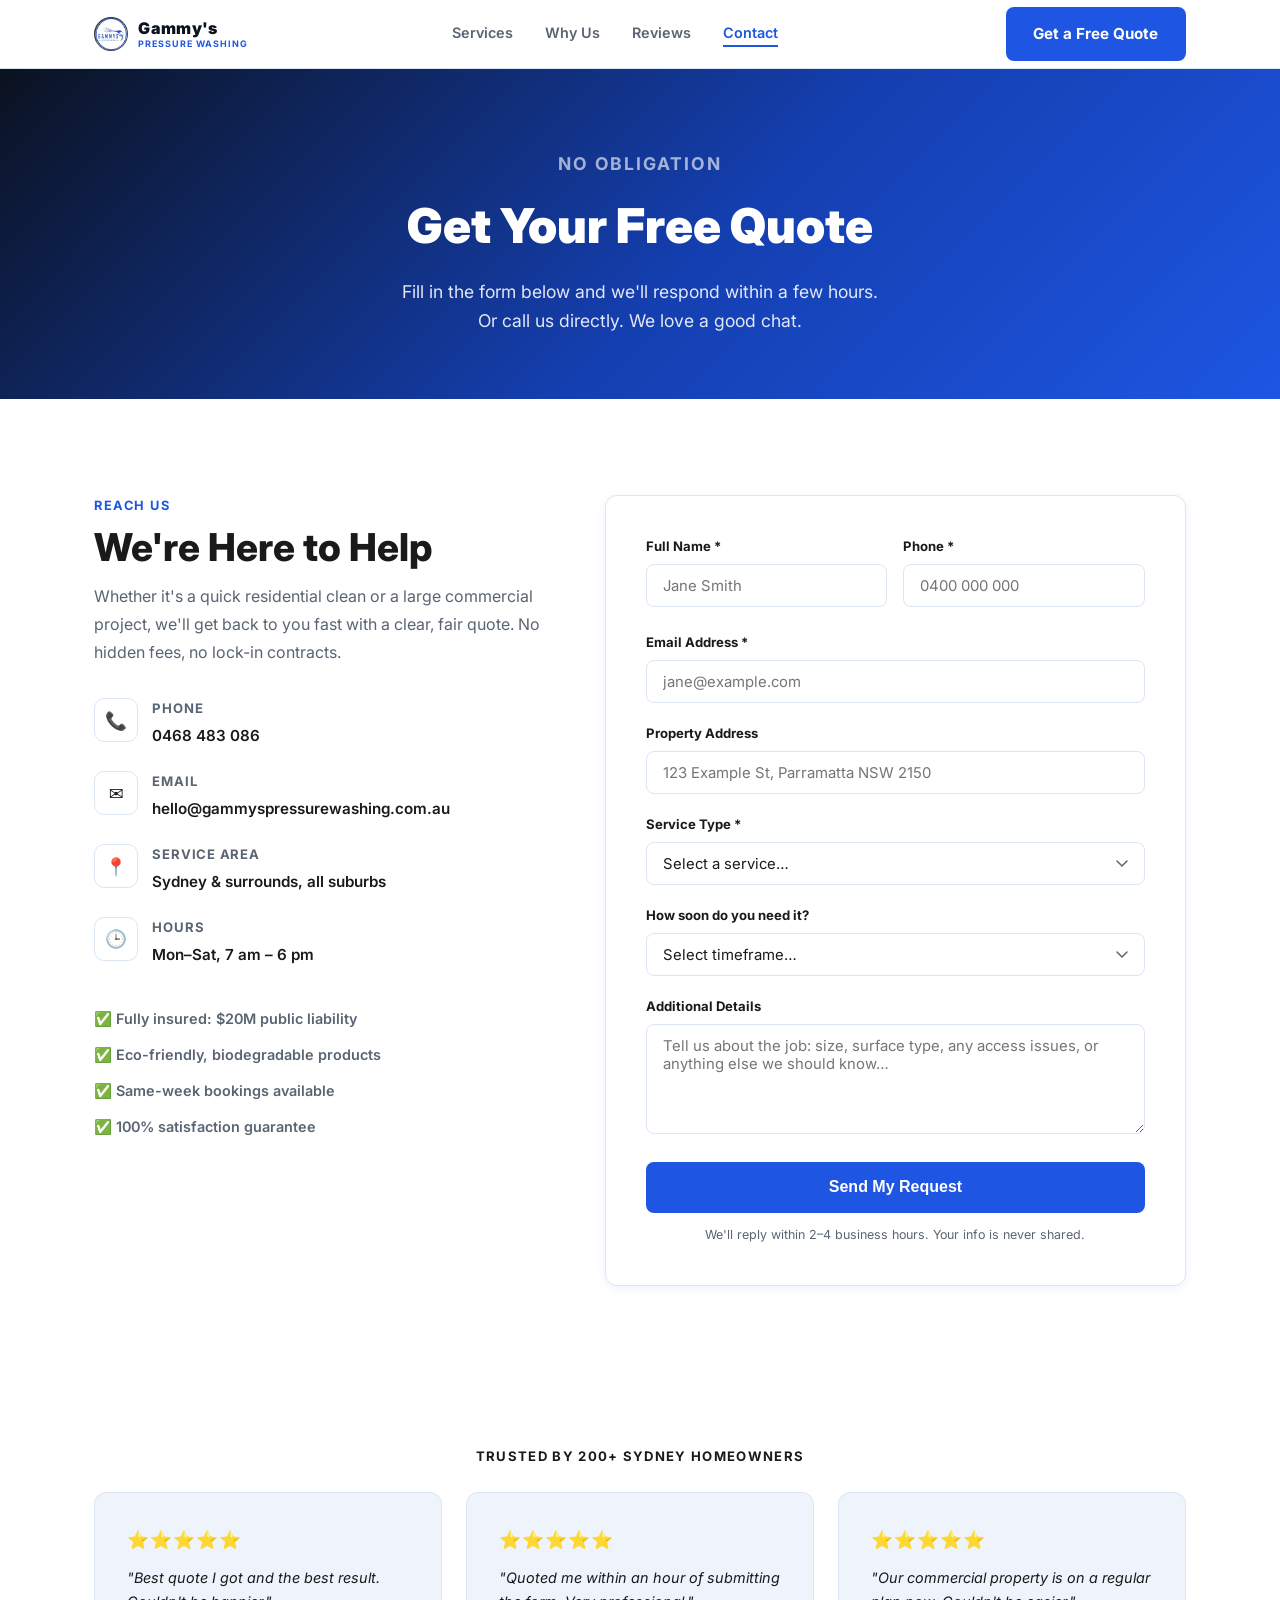
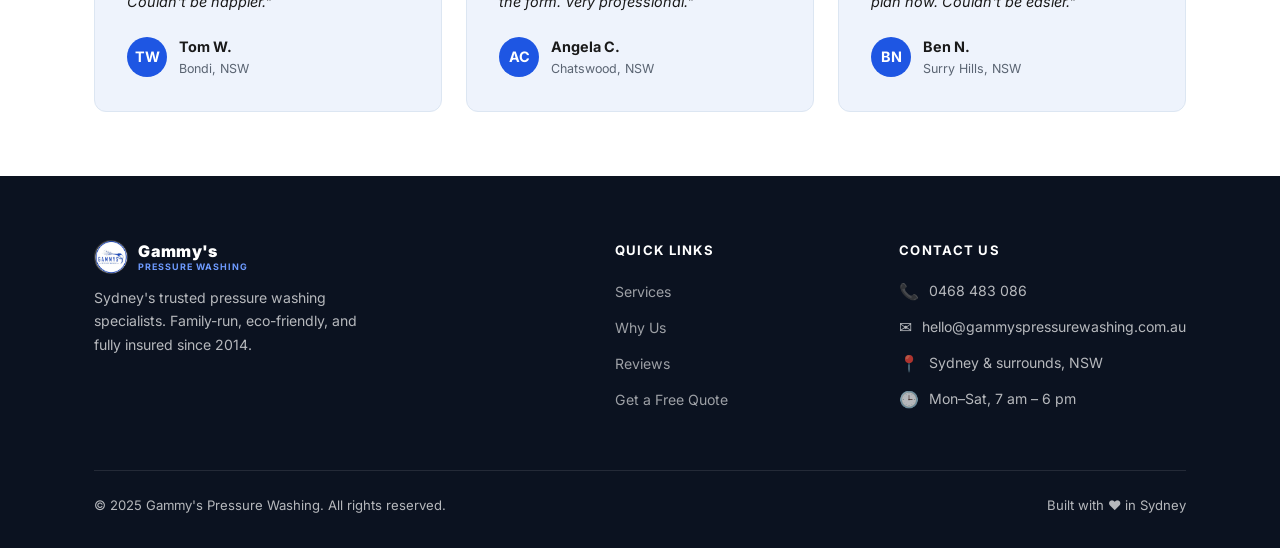
==== commit 1f1c8d34: "Add real job photos, before/after gallery, and Google Sheet quote form Replace placeholder stock ima" ====
--- a/contact.html
+++ b/contact.html
@@ -22,13 +22,13 @@
     <div class="container nav-inner">
 
       <a href="index.html" class="nav-logo" aria-label="Gammy's Pressure Washing home">
-        <svg width="24" height="24" viewBox="0 0 24 24" fill="none" aria-hidden="true">
-          <path d="M12 2C12 2 5 10.5 5 15a7 7 0 0 0 14 0C19 10.5 12 2 12 2Z"
-                fill="#2A7D4F" opacity=".9"/>
-          <path d="M9 16a3.5 3.5 0 0 0 3.5 3" stroke="white" stroke-width="1.4"
-                stroke-linecap="round"/>
-        </svg>
-        Gammy's Pressure Washing
+        <span class="logo-badge" aria-hidden="true">
+          <img src="img/logo.jpg" alt="" />
+        </span>
+        <span class="logo-text">
+          <span class="logo-name">Gammy's</span>
+          <span class="logo-tagline">Pressure Washing</span>
+        </span>
       </a>
 
       <nav class="nav-links" aria-label="Main navigation">
@@ -137,12 +137,8 @@
 
         <!-- Right: form -->
         <div class="reveal">
-          <form class="quote-form" novalidate aria-label="Free quote request form" action="https://formspree.io/f/xbgjdgqy" method="POST">
-            <input type="hidden" name="_subject" value="New quote request - Gammy's Pressure Washing (Contact Page)" />
-            <input type="hidden" name="_autoresponse" value="Hi, thanks for reaching out to Gammy's Pressure Washing! We've received your quote request and will get back to you within a few hours with a free, no-obligation quote. If it's urgent, feel free to call or text us on 0468 483 086.
-
-Thanks,
-Gammy's Pressure Washing" />
+          <form class="quote-form" novalidate aria-label="Free quote request form">
+            <input type="hidden" name="page" value="Contact Page" />
 
             <div class="form-row">
               <!-- Name -->
@@ -286,13 +282,13 @@
       <div class="footer-grid">
         <div class="footer-brand">
           <a href="index.html" class="nav-logo">
-            <svg width="22" height="22" viewBox="0 0 24 24" fill="none" aria-hidden="true">
-              <path d="M12 2C12 2 5 10.5 5 15a7 7 0 0 0 14 0C19 10.5 12 2 12 2Z"
-                    fill="#2A7D4F" opacity=".9"/>
-              <path d="M9 16a3.5 3.5 0 0 0 3.5 3" stroke="white" stroke-width="1.4"
-                    stroke-linecap="round"/>
-            </svg>
-            Gammy's Pressure Washing
+            <span class="logo-badge" aria-hidden="true">
+              <img src="img/logo.jpg" alt="" />
+            </span>
+            <span class="logo-text">
+              <span class="logo-name">Gammy's</span>
+              <span class="logo-tagline">Pressure Washing</span>
+            </span>
           </a>
           <p class="footer-tagline">
             Sydney's trusted pressure washing specialists. Family-run,
--- a/style.css
+++ b/style.css
@@ -5,16 +5,16 @@
 
 /* --- Design Tokens --- */
 :root {
-  --green:       #2A7D4F;
-  --green-dark:  #1f5f3a;
-  --blue:        #1A6B8A;
-  --mint:        #E8F5F0;
+  --blue:        #1E56E3;
+  --blue-dark:   #143FB0;
+  --navy:        #0B1220;
+  --pale:        #EEF3FC;
   --white:       #FFFFFF;
   --text:        #1A1A1A;
   --text-muted:  #5a6472;
-  --border:      #d9e8e2;
-  --shadow-sm:   0 2px 8px rgba(42,125,79,.08);
-  --shadow-md:   0 6px 24px rgba(42,125,79,.12);
+  --border:      #DCE6F2;
+  --shadow-sm:   0 2px 8px rgba(30,86,227,.08);
+  --shadow-md:   0 6px 24px rgba(30,86,227,.12);
   --radius:      12px;
   --transition:  0.22s ease;
   --max-w:       1140px;
@@ -51,7 +51,7 @@
   font-weight: 700;
   letter-spacing: .12em;
   text-transform: uppercase;
-  color: var(--green);
+  color: var(--blue);
   margin-bottom: .5rem;
 }
 
@@ -85,12 +85,12 @@
 }
 
 .btn-primary {
-  background: var(--green);
+  background: var(--blue);
   color: var(--white);
 }
 .btn-primary:hover {
-  background: var(--green-dark);
-  box-shadow: 0 4px 16px rgba(42,125,79,.28);
+  background: var(--blue-dark);
+  box-shadow: 0 4px 16px rgba(30,86,227,.28);
   transform: translateY(-1px);
 }
 
@@ -106,11 +106,11 @@
 
 .btn-outline-dark {
   background: transparent;
-  color: var(--green);
-  border-color: var(--green);
+  color: var(--blue);
+  border-color: var(--blue);
 }
 .btn-outline-dark:hover {
-  background: var(--green);
+  background: var(--blue);
   color: var(--white);
 }
 
@@ -139,13 +139,44 @@
 .nav-logo {
   display: flex;
   align-items: center;
-  gap: .5rem;
-  font-weight: 800;
-  font-size: 1.05rem;
-  color: var(--green);
+  gap: .65rem;
   flex-shrink: 0;
 }
-.nav-logo svg { flex-shrink: 0; }
+.logo-badge {
+  width: 34px;
+  height: 34px;
+  border-radius: 50%;
+  overflow: hidden;
+  display: flex;
+  align-items: center;
+  justify-content: center;
+  flex-shrink: 0;
+}
+.logo-badge svg { flex-shrink: 0; }
+.logo-badge img {
+  width: 100%;
+  height: 100%;
+  object-fit: cover;
+}
+.logo-text {
+  display: flex;
+  flex-direction: column;
+  line-height: 1.05;
+}
+.logo-name {
+  font-weight: 900;
+  font-size: 1rem;
+  letter-spacing: .02em;
+  color: var(--navy);
+}
+.logo-tagline {
+  font-weight: 700;
+  font-size: .56rem;
+  letter-spacing: .11em;
+  text-transform: uppercase;
+  color: var(--blue);
+  margin-top: 2px;
+}
 
 /* Desktop links */
 .nav-links {
@@ -166,11 +197,11 @@
   position: absolute;
   bottom: 0; left: 0;
   width: 0; height: 2px;
-  background: var(--green);
+  background: var(--blue);
   transition: width var(--transition);
 }
 .nav-links a:hover,
-.nav-links a.active { color: var(--green); }
+.nav-links a.active { color: var(--blue); }
 .nav-links a:hover::after,
 .nav-links a.active::after { width: 100%; }
 
@@ -227,8 +258,7 @@
   min-height: 90vh;
   display: flex;
   align-items: center;
-  background: linear-gradient(135deg, rgba(31,95,58,.82) 0%, rgba(26,107,138,.72) 100%),
-              url('img/hero-bg.jpg') center/cover no-repeat;
+  background: linear-gradient(135deg, var(--navy) 0%, var(--blue-dark) 100%);
   overflow: hidden;
 }
 
@@ -246,7 +276,7 @@
   position: absolute;
   bottom: -80px; left: -80px;
   width: 320px; height: 320px;
-  background: rgba(26,107,138,.25);
+  background: rgba(30,86,227,.28);
   border-radius: 50%;
 }
 
@@ -335,7 +365,7 @@
 }
 .service-card:hover {
   transform: translateY(-4px);
-  border-color: var(--green);
+  border-color: var(--blue);
   box-shadow: var(--shadow-md);
 }
 
@@ -345,7 +375,7 @@
   height: 190px;
   overflow: hidden;
   border-radius: var(--radius) var(--radius) 0 0;
-  background: var(--mint); /* fallback while image loads or if missing */
+  background: var(--pale); /* fallback while image loads or if missing */
 }
 .service-img img {
   width: 100%;
@@ -360,7 +390,7 @@
 .service-icon {
   width: 52px;
   height: 52px;
-  background: var(--mint);
+  background: var(--pale);
   border-radius: 12px;
   display: flex;
   align-items: center;
@@ -388,39 +418,63 @@
   background: var(--white);
 }
 
-.gallery-grid {
+/* ============================================================
+   BEFORE & AFTER SHOWCASE
+   ============================================================ */
+.before-after-grid {
   display: grid;
-  grid-template-columns: repeat(3, 1fr);
-  grid-auto-rows: 260px;
-  gap: 1rem;
-}
-
-/* Make first item span 2 rows for visual interest */
-.gallery-grid .gallery-item:first-child {
-  grid-row: span 2;
-}
-
-.gallery-item {
+  grid-template-columns: repeat(auto-fit, minmax(320px, 1fr));
+  gap: 2rem;
+  margin-bottom: 2.5rem;
+}
+
+.before-after-card {
+  background: var(--pale);
+  border: 1.5px solid var(--border);
   border-radius: var(--radius);
+  padding: 1.25rem;
+}
+
+.ba-images {
+  display: grid;
+  grid-template-columns: 1fr 1fr;
+  gap: .75rem;
+  margin-bottom: 1rem;
+}
+
+.ba-img {
+  position: relative;
+  border-radius: 8px;
   overflow: hidden;
-  background: var(--mint);
-  position: relative;
-}
-.gallery-item img {
+  aspect-ratio: 3 / 4;
+  background: var(--white);
+}
+.ba-img img {
   width: 100%;
   height: 100%;
   object-fit: cover;
-  transition: transform .45s ease;
-}
-.gallery-item:hover img { transform: scale(1.05); }
-
-/* Responsive gallery */
-@media (max-width: 700px) {
-  .gallery-grid {
-    grid-template-columns: 1fr 1fr;
-    grid-auto-rows: 180px;
-  }
-  .gallery-grid .gallery-item:first-child { grid-row: span 1; }
+}
+
+.ba-tag {
+  position: absolute;
+  top: .6rem;
+  left: .6rem;
+  padding: .25rem .7rem;
+  border-radius: 100px;
+  font-size: .72rem;
+  font-weight: 800;
+  text-transform: uppercase;
+  letter-spacing: .06em;
+  color: var(--white);
+}
+.ba-tag-before { background: rgba(11,18,32,.75); }
+.ba-tag-after  { background: var(--blue); }
+
+.ba-caption {
+  font-size: .88rem;
+  color: var(--text-muted);
+  font-weight: 600;
+  text-align: center;
 }
 
 /* ============================================================
@@ -428,7 +482,7 @@
    ============================================================ */
 .how {
   padding: 6rem 0;
-  background: var(--mint);
+  background: var(--pale);
 }
 
 .steps {
@@ -446,7 +500,7 @@
   left: calc(36px + 1.5rem);
   right: calc(36px + 1.5rem);
   height: 2px;
-  border-top: 2px dashed var(--green);
+  border-top: 2px dashed var(--blue);
   opacity: .35;
   z-index: 0;
 }
@@ -465,7 +519,7 @@
 .step-num {
   width: 72px;
   height: 72px;
-  background: var(--green);
+  background: var(--blue);
   color: var(--white);
   border-radius: 50%;
   display: flex;
@@ -474,7 +528,7 @@
   font-size: 1.5rem;
   font-weight: 800;
   margin-bottom: 1.2rem;
-  box-shadow: 0 4px 16px rgba(42,125,79,.25);
+  box-shadow: 0 4px 16px rgba(30,86,227,.25);
   flex-shrink: 0;
 }
 
@@ -504,7 +558,7 @@
 }
 
 .stat-card {
-  background: var(--mint);
+  background: var(--pale);
   border-radius: var(--radius);
   padding: 2rem 1.5rem;
   text-align: center;
@@ -519,7 +573,7 @@
 .stat-number {
   font-size: 2rem;
   font-weight: 900;
-  color: var(--green);
+  color: var(--blue);
   line-height: 1;
   margin-bottom: .25rem;
 }
@@ -535,7 +589,7 @@
   color: var(--text-muted);
   font-size: 1rem;
   line-height: 1.75;
-  border-left: 3px solid var(--green);
+  border-left: 3px solid var(--blue);
   padding-left: 1.25rem;
 }
 
@@ -544,7 +598,7 @@
    ============================================================ */
 .solutions {
   padding: 6rem 0;
-  background: var(--mint);
+  background: var(--pale);
 }
 
 .solutions-grid {
@@ -567,12 +621,12 @@
 }
 .solution-card:hover {
   transform: translateY(-4px);
-  border-color: var(--green);
+  border-color: var(--blue);
   box-shadow: var(--shadow-md);
 }
 .solution-card.active {
-  background: var(--green);
-  border-color: var(--green);
+  background: var(--blue);
+  border-color: var(--blue);
   color: var(--white);
 }
 .solution-card.active .solution-sub { color: rgba(255,255,255,.8); }
@@ -597,7 +651,7 @@
   gap: .3rem;
   font-size: .82rem;
   font-weight: 700;
-  color: var(--green);
+  color: var(--blue);
   margin-top: auto;
   transition: gap var(--transition);
 }
@@ -619,7 +673,7 @@
 }
 
 .review-card {
-  background: var(--mint);
+  background: var(--pale);
   border: 1.5px solid var(--border);
   border-radius: var(--radius);
   padding: 2rem;
@@ -649,7 +703,7 @@
   width: 40px;
   height: 40px;
   border-radius: 50%;
-  background: var(--green);
+  background: var(--blue);
   color: var(--white);
   display: flex;
   align-items: center;
@@ -674,7 +728,7 @@
    ============================================================ */
 .contact {
   padding: 6rem 0;
-  background: var(--mint);
+  background: var(--pale);
 }
 
 .contact-inner {
@@ -766,8 +820,8 @@
 .form-group input:focus,
 .form-group select:focus,
 .form-group textarea:focus {
-  border-color: var(--green);
-  box-shadow: 0 0 0 3px rgba(42,125,79,.12);
+  border-color: var(--blue);
+  box-shadow: 0 0 0 3px rgba(30,86,227,.12);
 }
 .form-group input.error,
 .form-group select.error,
@@ -787,13 +841,13 @@
 
 .form-success {
   display: none;
-  background: var(--mint);
-  border: 1.5px solid var(--green);
+  background: var(--pale);
+  border: 1.5px solid var(--blue);
   border-radius: 8px;
   padding: 1rem 1.25rem;
   font-size: .92rem;
   font-weight: 600;
-  color: var(--green);
+  color: var(--blue);
   margin-top: 1rem;
   text-align: center;
 }
@@ -811,7 +865,7 @@
    FOOTER
    ============================================================ */
 .footer {
-  background: #111;
+  background: var(--navy);
   color: rgba(255,255,255,.7);
   padding: 4rem 0 2rem;
 }
@@ -824,10 +878,10 @@
 }
 
 .footer-brand .nav-logo {
-  color: var(--white);
   margin-bottom: .75rem;
-  font-size: 1rem;
-}
+}
+.footer-brand .logo-name { color: var(--white); }
+.footer-brand .logo-tagline { color: #6E9BFF; }
 
 .footer-tagline {
   font-size: .88rem;
@@ -881,7 +935,7 @@
    CONTACT PAGE HERO (contact.html)
    ============================================================ */
 .contact-hero {
-  background: linear-gradient(135deg, #1f5f3a 0%, #2A7D4F 55%, #1A6B8A 100%);
+  background: linear-gradient(135deg, #0B1220 0%, #143FB0 55%, #1E56E3 100%);
   color: var(--white);
   padding: 5rem 0 4rem;
   text-align: center;
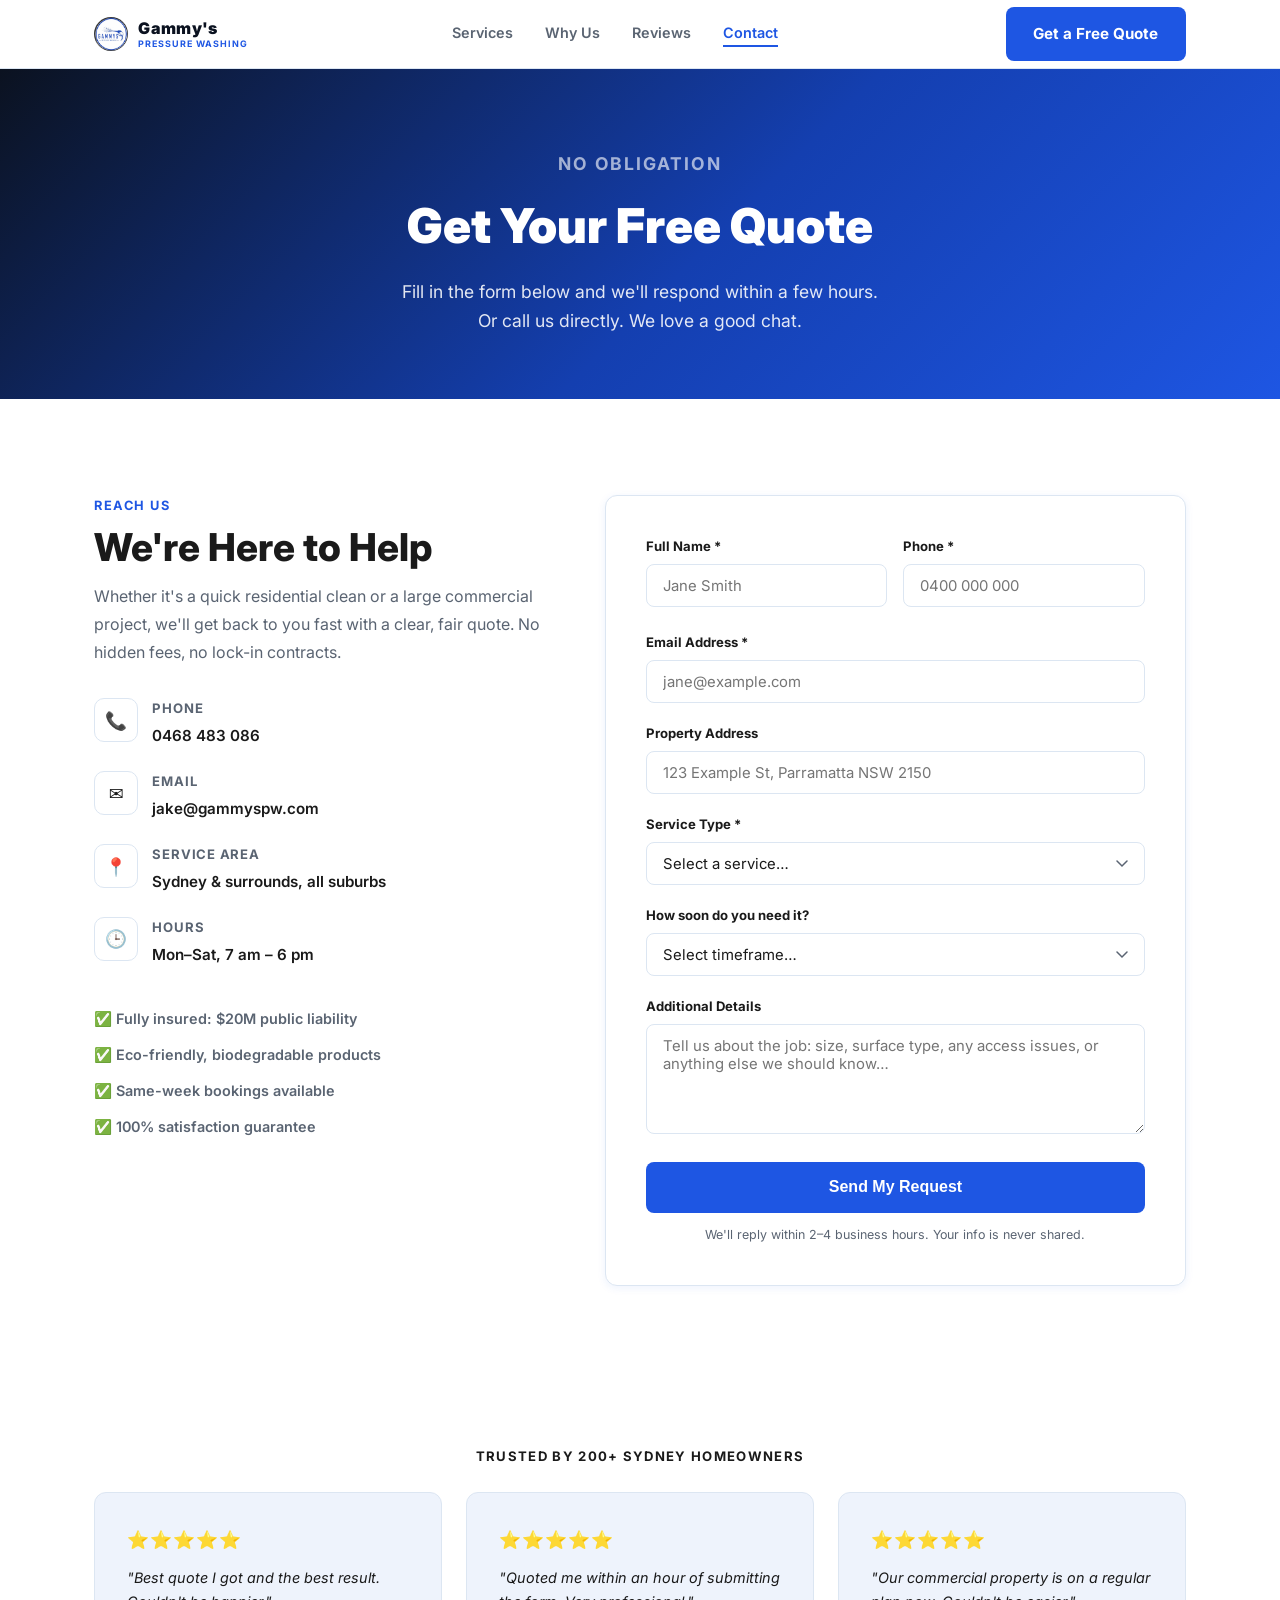
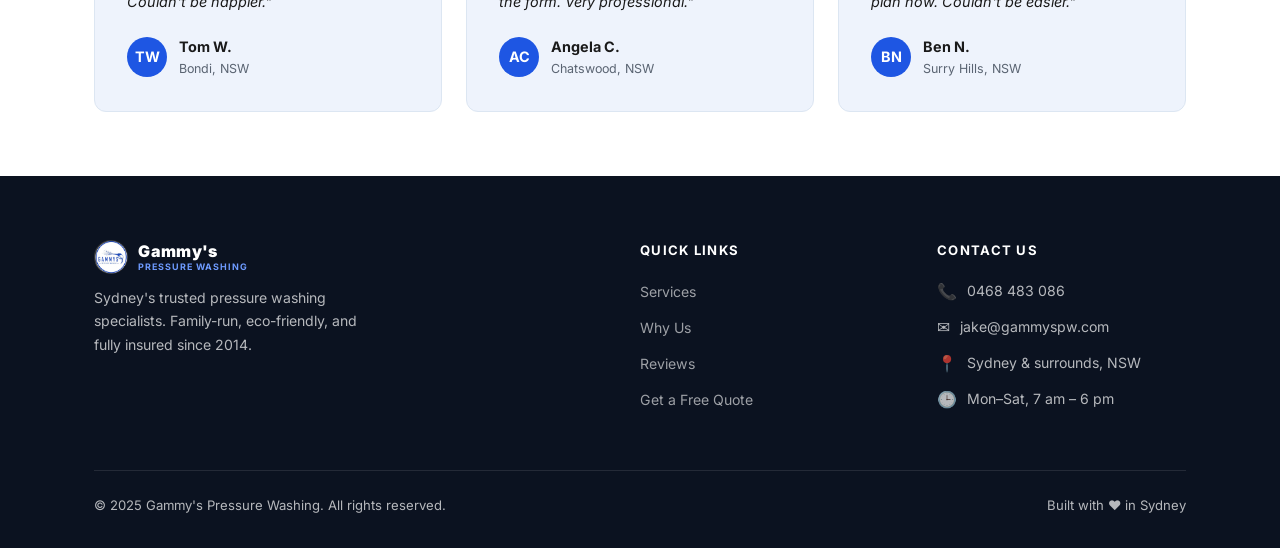
==== commit ad707cae: "Update pool service photo and switch contact email to jake@gammyspw.com" ====
--- a/contact.html
+++ b/contact.html
@@ -98,7 +98,7 @@
             <div class="contact-icon" aria-hidden="true">✉️</div>
             <div class="contact-detail-text">
               <strong>Email</strong>
-              <span><a href="mailto:hello@gammyspressurewashing.com.au">hello@gammyspressurewashing.com.au</a></span>
+              <span><a href="mailto:jake@gammyspw.com">jake@gammyspw.com</a></span>
             </div>
           </div>
 
@@ -314,7 +314,7 @@
           </div>
           <div class="footer-contact-item">
             <span aria-hidden="true">✉️</span>
-            <a href="mailto:hello@gammyspressurewashing.com.au">hello@gammyspressurewashing.com.au</a>
+            <a href="mailto:jake@gammyspw.com">jake@gammyspw.com</a>
           </div>
           <div class="footer-contact-item">
             <span aria-hidden="true">📍</span>
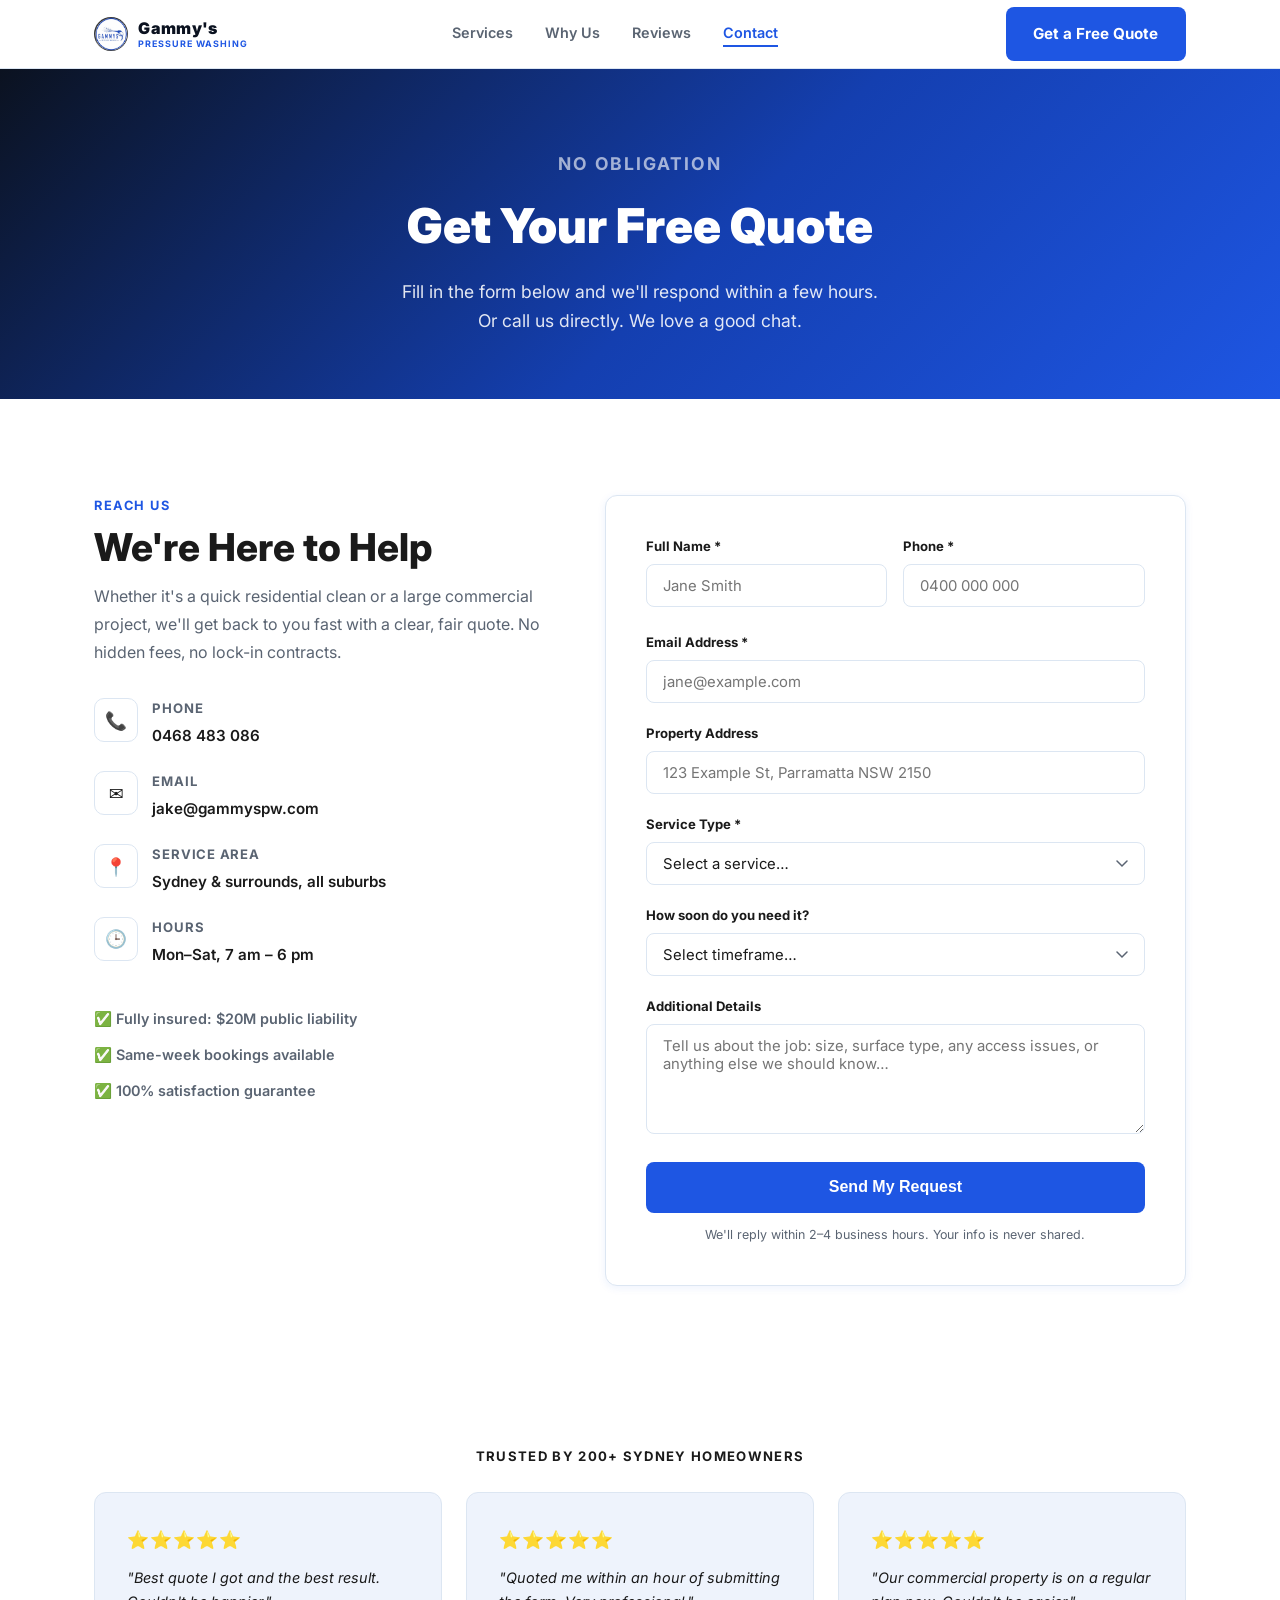
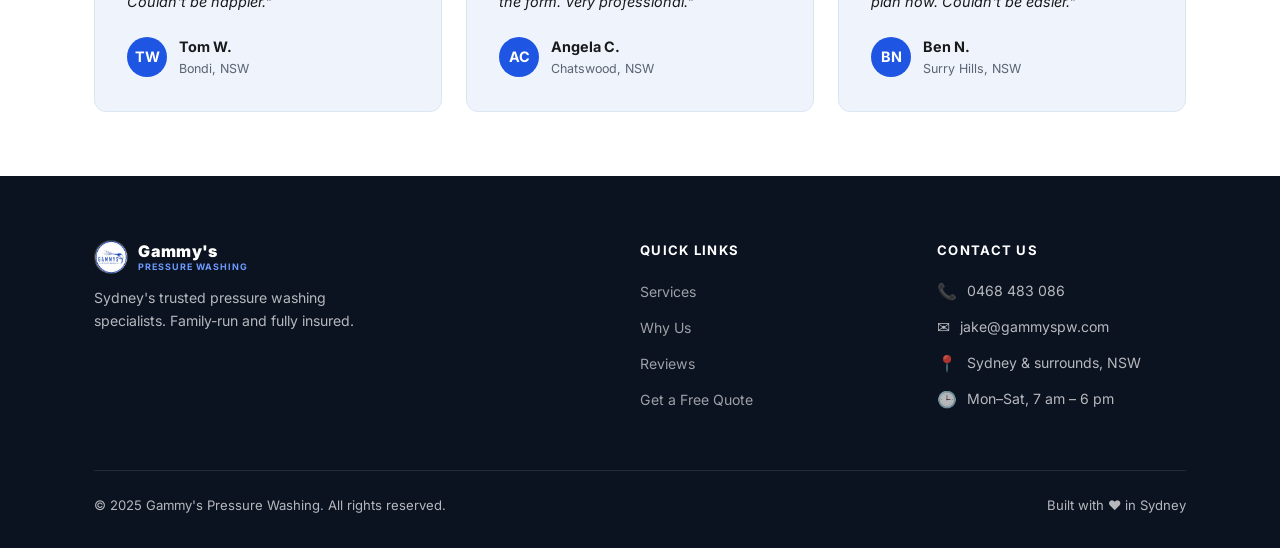
==== commit e8118ef7: "Remove eco-friendly and since-2014 claims sitewide - Drop "Eco-Friendly Products" badge and eco-frie" ====
--- a/contact.html
+++ b/contact.html
@@ -122,9 +122,6 @@
           <div style="margin-top: 2.5rem; display: flex; flex-direction: column; gap: .75rem;">
             <div style="display:flex; align-items:center; gap:.6rem; font-size:.9rem; font-weight:600; color: var(--text-muted);">
               ✅ Fully insured: $20M public liability
-            </div>
-            <div style="display:flex; align-items:center; gap:.6rem; font-size:.9rem; font-weight:600; color: var(--text-muted);">
-              ✅ Eco-friendly, biodegradable products
             </div>
             <div style="display:flex; align-items:center; gap:.6rem; font-size:.9rem; font-weight:600; color: var(--text-muted);">
               ✅ Same-week bookings available
@@ -291,8 +288,8 @@
             </span>
           </a>
           <p class="footer-tagline">
-            Sydney's trusted pressure washing specialists. Family-run,
-            eco-friendly, and fully insured since 2014.
+            Sydney's trusted pressure washing specialists. Family-run
+            and fully insured.
           </p>
         </div>
 
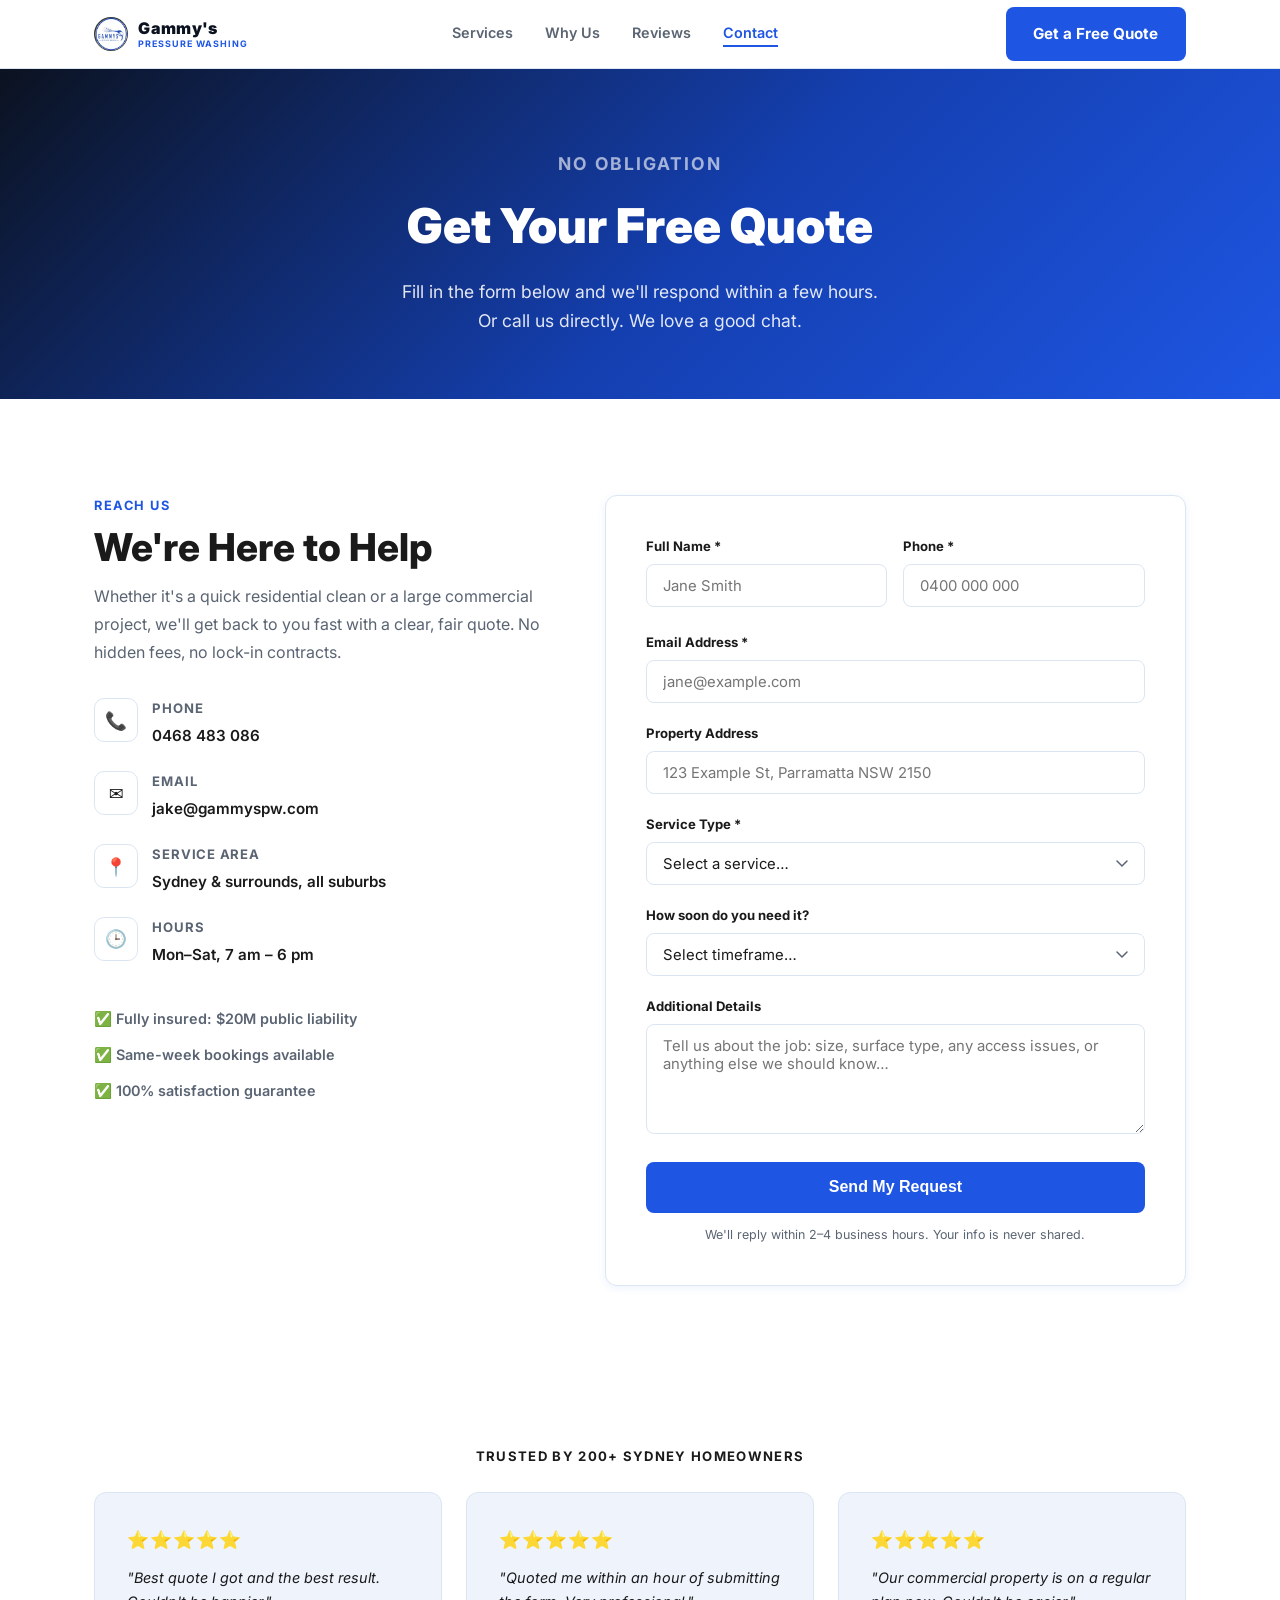
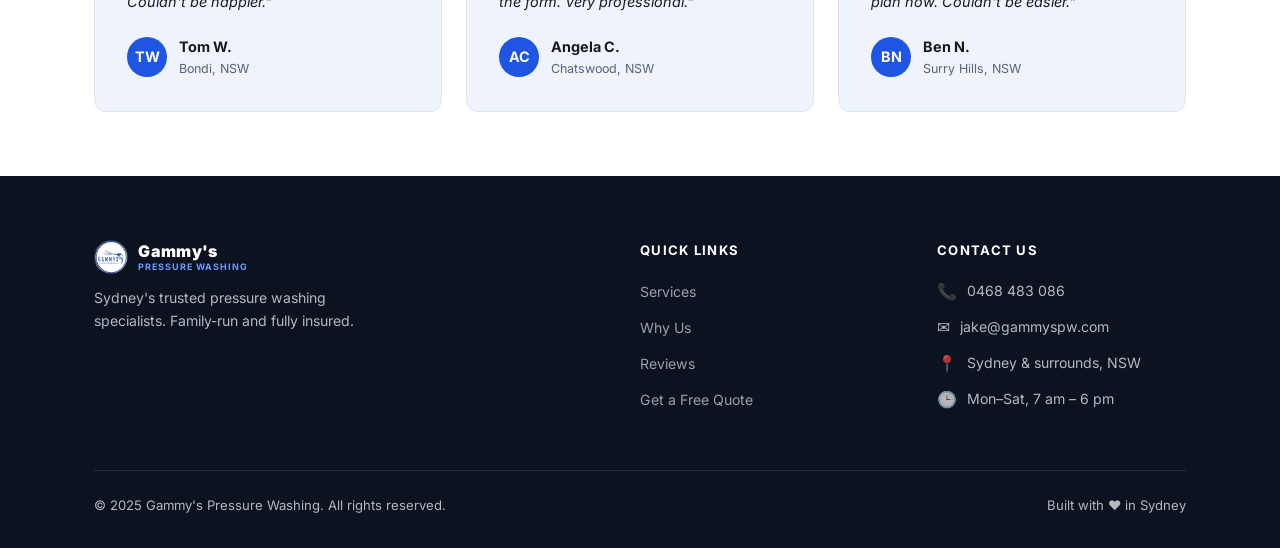
==== commit db9ecdd3: "Add favicon and Apple touch icon from the Gammys logo Co-Authored-By: Claude Opus 5.5 <noreply@anthr" ====
--- a/contact.html
+++ b/contact.html
@@ -5,6 +5,9 @@
   <meta name="viewport" content="width=device-width, initial-scale=1.0" />
   <meta name="description" content="Get a free, no-obligation pressure washing quote from Gammy's in Sydney. Call us or fill in our quick form. We'll get back to you within hours." />
   <title>Get a Free Quote | Gammy's Pressure Washing</title>
+  <link rel="icon" href="favicon.ico" sizes="any" />
+  <link rel="icon" href="img/favicon-32.png" type="image/png" sizes="32x32" />
+  <link rel="apple-touch-icon" href="img/apple-touch-icon.png" />
 
   <!-- Google Fonts: Inter -->
   <link rel="preconnect" href="https://fonts.googleapis.com" />
--- a/style.css
+++ b/style.css
@@ -256,33 +256,44 @@
 .hero {
   position: relative;
   min-height: 90vh;
+  padding: 6.5rem 0 3.5rem;
   display: flex;
   align-items: center;
   background: linear-gradient(135deg, var(--navy) 0%, var(--blue-dark) 100%);
   overflow: hidden;
 }
 
-/* Decorative blobs */
+/* Background video */
+.hero-video {
+  position: absolute;
+  inset: 0;
+  width: 100%;
+  height: 100%;
+  object-fit: cover;
+  object-position: center 80%;
+  z-index: 0;
+}
+
+/* Dark overlay so the text stays readable over the video */
 .hero::before {
   content: '';
   position: absolute;
-  top: -120px; right: -120px;
-  width: 480px; height: 480px;
-  background: rgba(255,255,255,.05);
-  border-radius: 50%;
-}
-.hero::after {
-  content: '';
-  position: absolute;
-  bottom: -80px; left: -80px;
-  width: 320px; height: 320px;
-  background: rgba(30,86,227,.28);
-  border-radius: 50%;
+  inset: 0;
+  z-index: 1;
+  background: linear-gradient(90deg,
+    rgba(11,18,32,.88) 0%,
+    rgba(11,18,32,.7) 45%,
+    rgba(20,63,176,.35) 100%);
+}
+
+@media (prefers-reduced-motion: reduce) {
+  .hero-video { display: none; }
+  .hero { background: url('img/hero-poster.jpg') center 80% / cover; }
 }
 
 .hero-content {
   position: relative;
-  z-index: 1;
+  z-index: 2;
   color: var(--white);
   max-width: 680px;
 }
@@ -337,6 +348,19 @@
   font-size: .85rem;
   font-weight: 600;
   opacity: .9;
+}
+
+.google-rating {
+  display: block;
+  width: fit-content;
+  margin-top: 1.5rem;
+  transition: transform var(--transition);
+}
+.google-rating:hover { transform: translateY(-2px); }
+.google-rating img {
+  display: block;
+  width: 120px;
+  height: auto;
 }
 
 /* ============================================================
@@ -421,11 +445,74 @@
 /* ============================================================
    BEFORE & AFTER SHOWCASE
    ============================================================ */
-.before-after-grid {
-  display: grid;
-  grid-template-columns: repeat(auto-fit, minmax(320px, 1fr));
-  gap: 2rem;
-  margin-bottom: 2.5rem;
+.ba-carousel {
+  position: relative;
+  max-width: 760px;
+  margin: 0 auto 2.5rem;
+}
+
+.ba-viewport {
+  overflow: hidden;
+  border-radius: var(--radius);
+  touch-action: pan-y;
+}
+
+.ba-track {
+  display: flex;
+  transition: transform .45s ease;
+}
+
+.ba-slide {
+  flex: 0 0 100%;
+  min-width: 0;
+}
+
+.ba-arrow {
+  position: absolute;
+  top: calc(50% - 1.5rem);
+  transform: translateY(-50%);
+  width: 46px;
+  height: 46px;
+  border-radius: 50%;
+  border: 1.5px solid var(--border);
+  background: var(--white);
+  color: var(--navy);
+  box-shadow: var(--shadow-md);
+  display: flex;
+  align-items: center;
+  justify-content: center;
+  cursor: pointer;
+  z-index: 2;
+  transition: background var(--transition), color var(--transition);
+}
+.ba-arrow:hover,
+.ba-arrow:focus-visible {
+  background: var(--blue);
+  color: var(--white);
+  border-color: var(--blue);
+}
+.ba-prev { left: -23px; }
+.ba-next { right: -23px; }
+
+.ba-dots {
+  display: flex;
+  justify-content: center;
+  gap: .5rem;
+  margin-top: 1.25rem;
+}
+.ba-dot {
+  width: 10px;
+  height: 10px;
+  padding: 0;
+  border: none;
+  border-radius: 100px;
+  background: var(--border);
+  cursor: pointer;
+  transition: background var(--transition), width var(--transition);
+}
+.ba-dot.active {
+  width: 26px;
+  background: var(--blue);
 }
 
 .before-after-card {
@@ -546,7 +633,7 @@
    WHY CHOOSE US
    ============================================================ */
 .why {
-  padding: 6rem 0;
+  padding: 6rem 0 4rem;
   background: var(--white);
 }
 
@@ -554,7 +641,6 @@
   display: grid;
   grid-template-columns: repeat(4, 1fr);
   gap: 1.5rem;
-  margin-bottom: 3rem;
 }
 
 .stat-card {
@@ -977,6 +1063,7 @@
 /* Mobile - ≤600px */
 @media (max-width: 600px) {
   .hero { min-height: 100svh; padding: 5rem 0 4rem; }
+  .hero::before { background: rgba(11,18,32,.72); }
 
   .steps {
     flex-direction: column;
@@ -997,6 +1084,10 @@
   .footer-bottom { flex-direction: column; text-align: center; }
 
   .hero-buttons { flex-direction: column; align-items: flex-start; }
+
+  .ba-arrow { width: 40px; height: 40px; }
+  .ba-prev { left: .4rem; }
+  .ba-next { right: .4rem; }
 }
 
 @media (max-width: 400px) {
